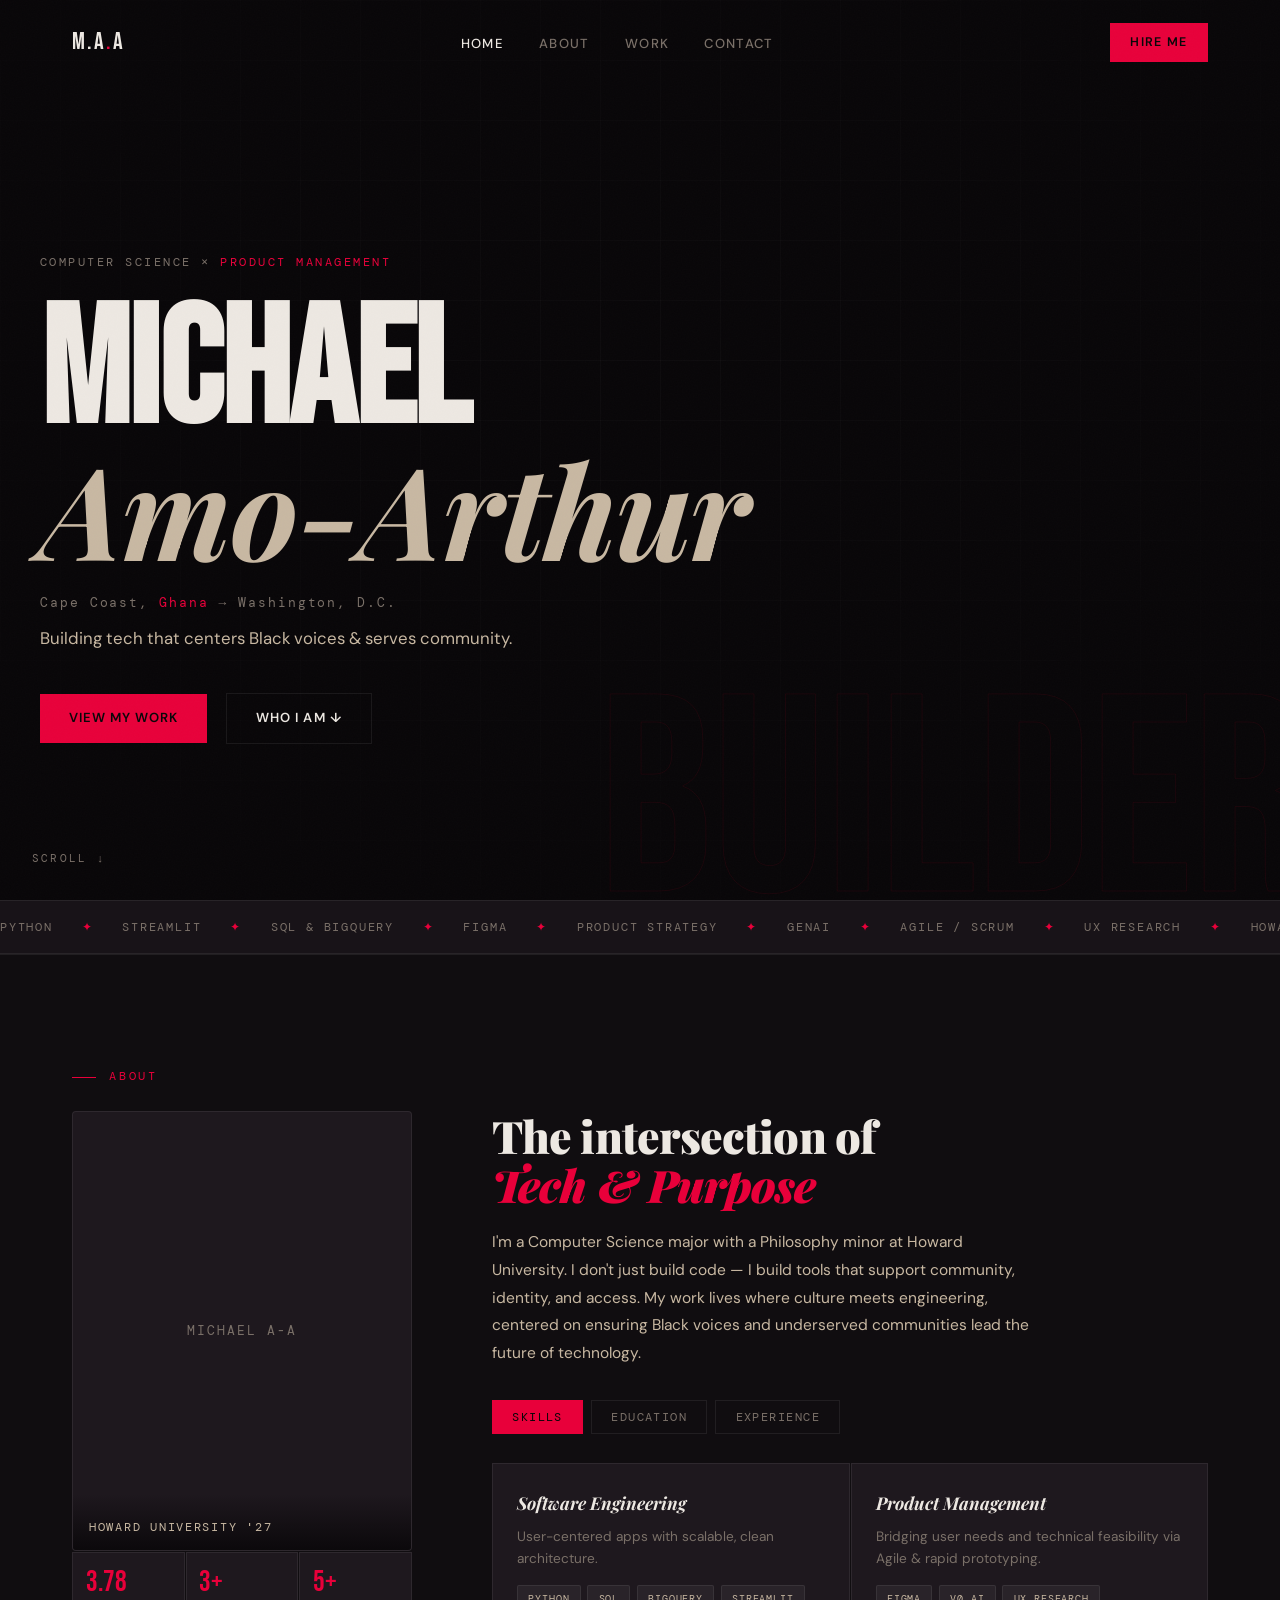
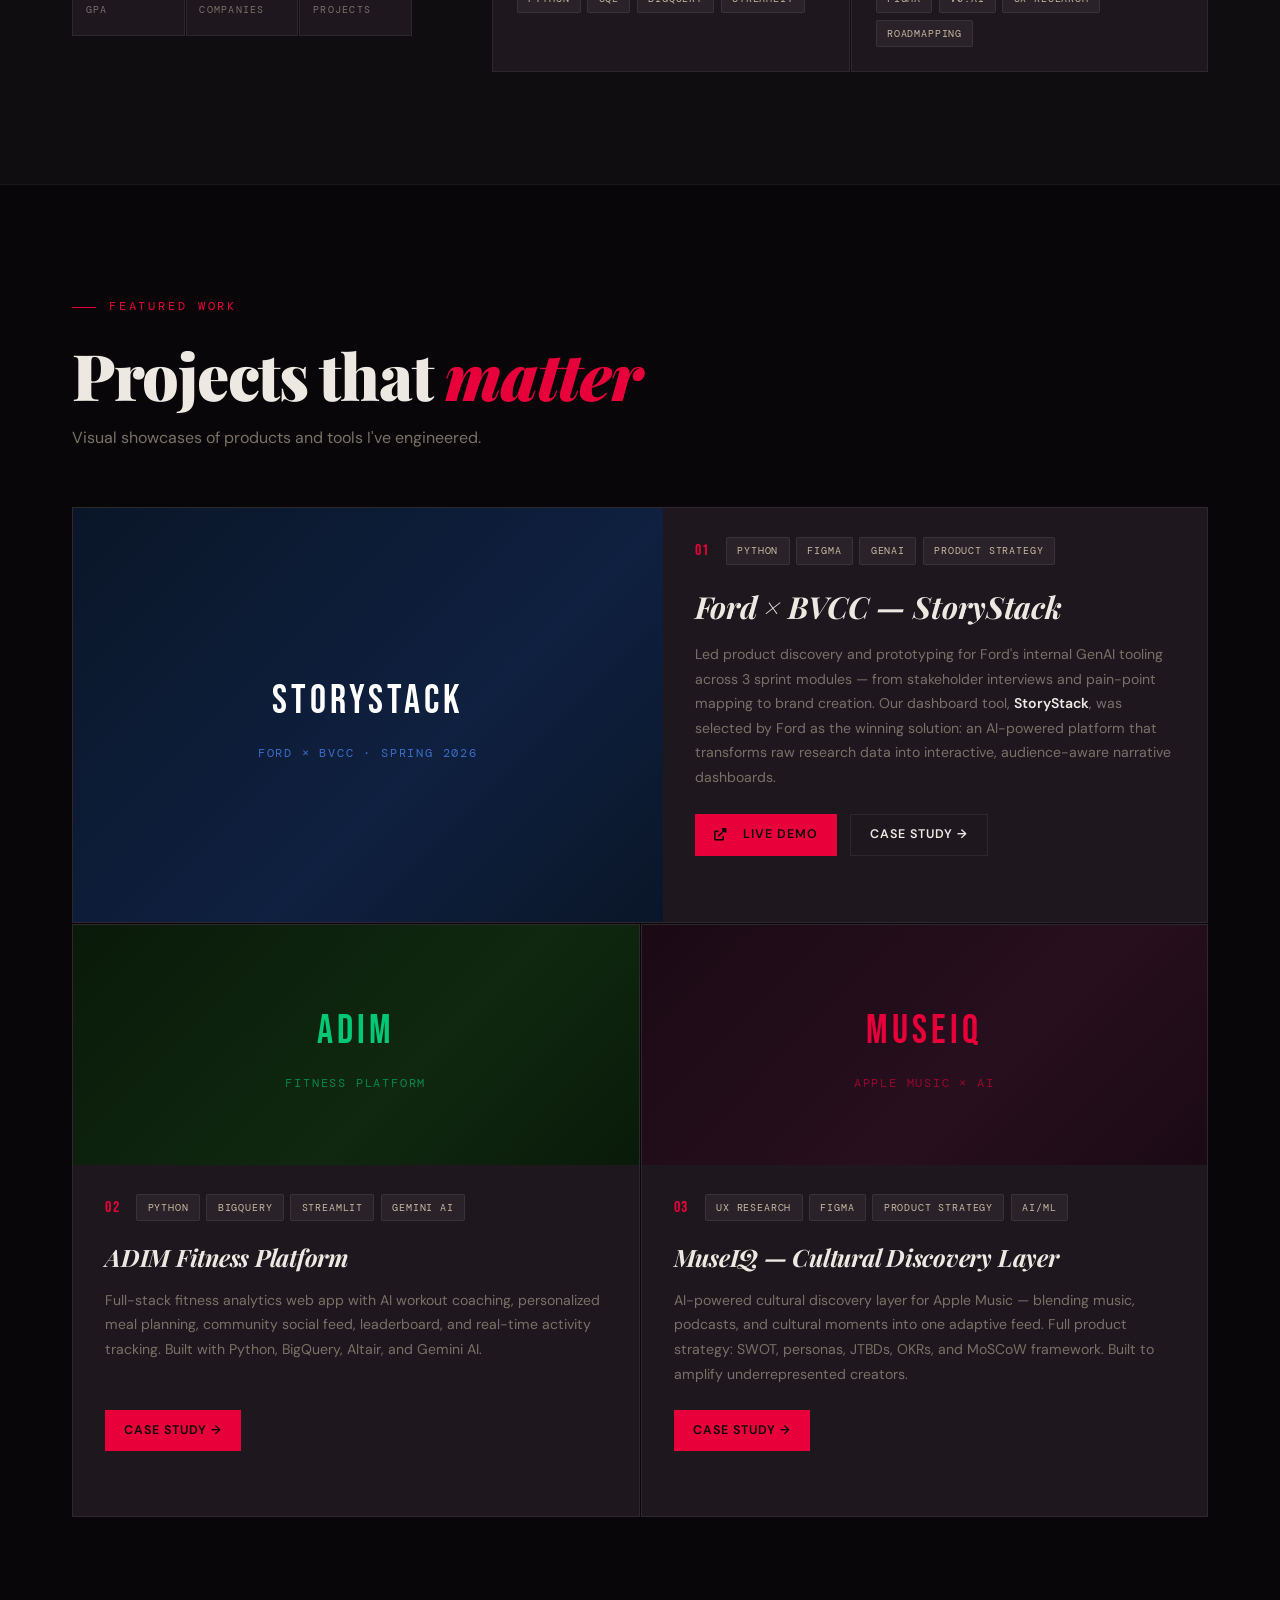
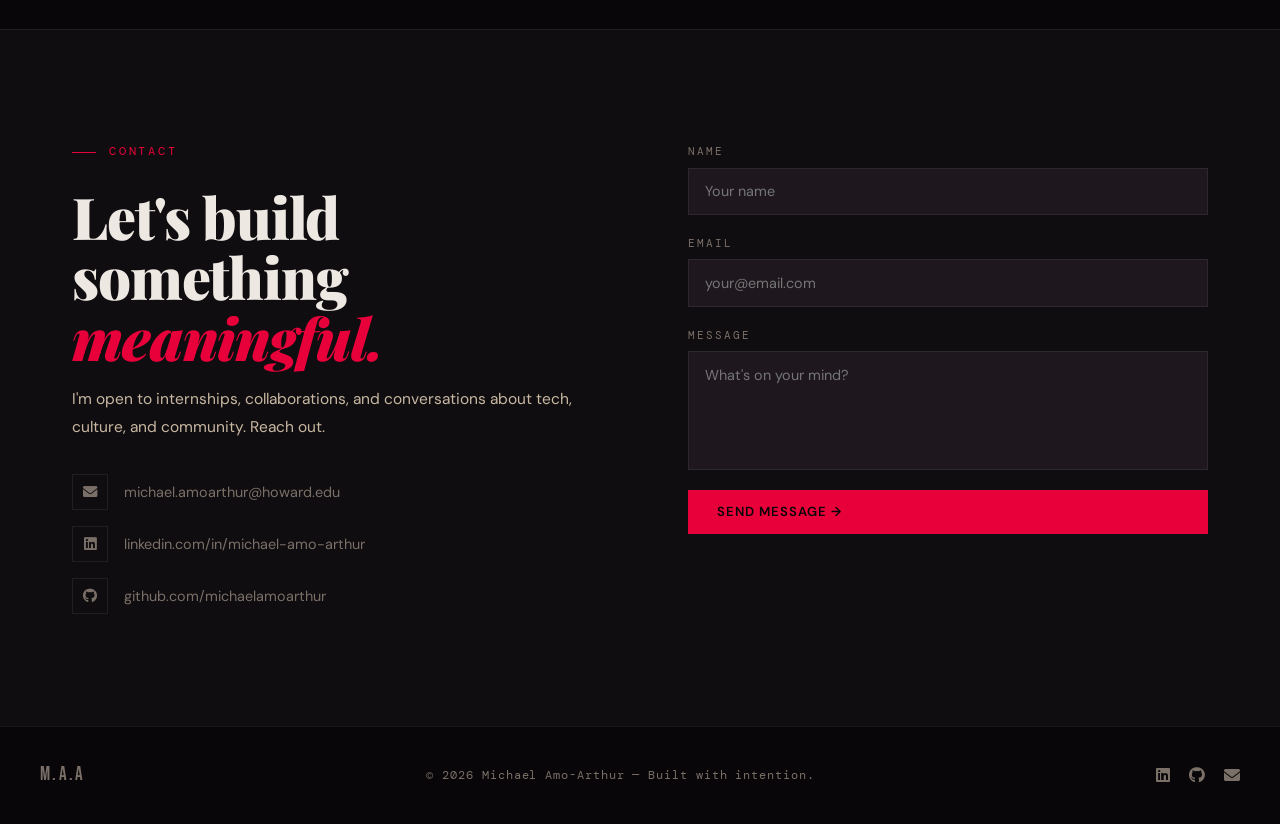
==== index.html @ cc54bcbc "uploaded website files Uploaded all the files needed for my personal portfolio." ====
<!DOCTYPE html>
<html lang="en">
<head>
  <meta charset="UTF-8">
  <meta name="viewport" content="width=device-width, initial-scale=1.0">
  <title>Michael Amo-Arthur | CS × Product</title>
  <link rel="preconnect" href="https://fonts.googleapis.com">
  <link href="https://fonts.googleapis.com/css2?family=Playfair+Display:ital,wght@0,700;0,900;1,700;1,900&family=Bebas+Neue&family=DM+Sans:wght@300;400;500&family=DM+Mono:wght@300;400&display=swap" rel="stylesheet">
  <link rel="stylesheet" href="https://cdnjs.cloudflare.com/ajax/libs/font-awesome/6.0.0/css/all.min.css">
  <link rel="stylesheet" href="style.css">
</head>
<body>

  <div class="grain"></div>

  <!-- NAV -->
  <nav id="navbar">
    <div class="nav-inner">
      <a href="#home" class="nav-logo">M.A<span class="dot">.</span>A</a>
      <ul class="nav-links">
        <li><a href="#home">Home</a></li>
        <li><a href="#about">About</a></li>
        <li><a href="#projects">Work</a></li>
        <li><a href="#contact">Contact</a></li>
      </ul>
      <a href="mailto:michael.amoarthur@howard.edu" class="nav-cta">Hire Me</a>
      <button class="hamburger" id="hamburger" aria-label="Menu">
        <span></span><span></span><span></span>
      </button>
    </div>
    <div class="mobile-menu" id="mobileMenu">
      <a href="#home" onclick="closeMobile()">Home</a>
      <a href="#about" onclick="closeMobile()">About</a>
      <a href="#projects" onclick="closeMobile()">Work</a>
      <a href="#contact" onclick="closeMobile()">Contact</a>
    </div>
  </nav>

  <!-- HERO -->
  <section id="home" class="hero">
    <div class="hero-bg-grid"></div>
    <div class="hero-inner">
      <div class="hero-tag reveal">Computer Science × <span class="red">Product Management</span></div>
      <h1 class="hero-name reveal">
        <span class="name-line">Michael</span>
        <span class="name-line italic">Amo-Arthur</span>
      </h1>
      <p class="hero-origin reveal">Cape Coast, <span class="red">Ghana</span> → Washington, D.C.</p>
      <p class="hero-sub reveal">Building tech that centers Black voices &amp; serves community.</p>
      <div class="hero-actions reveal">
        <a href="#projects" class="btn-primary">View My Work</a>
        <a href="#about" class="btn-ghost">Who I Am ↓</a>
      </div>
    </div>
    <div class="hero-scroll-label">Scroll ↓</div>
    <div class="hero-deco" aria-hidden="true">BUILDER</div>
  </section>

  <!-- MARQUEE -->
  <div class="marquee-bar">
    <div class="marquee-track">
      <span>Python</span><span class="dot-sep">✦</span>
      <span>Streamlit</span><span class="dot-sep">✦</span>
      <span>SQL &amp; BigQuery</span><span class="dot-sep">✦</span>
      <span>Figma</span><span class="dot-sep">✦</span>
      <span>Product Strategy</span><span class="dot-sep">✦</span>
      <span>GenAI</span><span class="dot-sep">✦</span>
      <span>Agile / Scrum</span><span class="dot-sep">✦</span>
      <span>UX Research</span><span class="dot-sep">✦</span>
      <span>Howard University</span><span class="dot-sep">✦</span>
      <span>AWS</span><span class="dot-sep">✦</span>
      <span>Python</span><span class="dot-sep">✦</span>
      <span>Streamlit</span><span class="dot-sep">✦</span>
      <span>SQL &amp; BigQuery</span><span class="dot-sep">✦</span>
      <span>Figma</span><span class="dot-sep">✦</span>
      <span>Product Strategy</span><span class="dot-sep">✦</span>
      <span>GenAI</span><span class="dot-sep">✦</span>
      <span>Agile / Scrum</span><span class="dot-sep">✦</span>
      <span>UX Research</span><span class="dot-sep">✦</span>
      <span>Howard University</span><span class="dot-sep">✦</span>
      <span>AWS</span><span class="dot-sep">✦</span>
    </div>
  </div>

  <!-- ABOUT -->
  <section id="about">
    <div class="section-container">
      <div class="section-eyebrow reveal">About</div>
      <div class="about-grid">
        <div class="about-photo-col reveal">
          <div class="photo-frame">
            <img src="/Users/mikeyamo-arthur/Web_images/IMG_3256.JPG" alt="Michael Amo-Arthur" class="profile-img"
                 onerror="this.style.display='none'; this.parentElement.classList.add('photo-placeholder')">
            <div class="photo-caption">Howard University '27</div>
          </div>
          <div class="stat-row">
            <div class="stat"><span class="stat-num red">3.78</span><span class="stat-label">GPA</span></div>
            <div class="stat"><span class="stat-num red">3+</span><span class="stat-label">Companies</span></div>
            <div class="stat"><span class="stat-num red">5+</span><span class="stat-label">Projects</span></div>
          </div>
        </div>

        <div class="about-text-col">
          <h2 class="about-heading reveal">The intersection of<br><em class="red">Tech &amp; Purpose</em></h2>
          <p class="about-body reveal">I'm a Computer Science major with a Philosophy minor at Howard University. I don't just build code — I build tools that support community, identity, and access. My work lives where culture meets engineering, centered on ensuring Black voices and underserved communities lead the future of technology.</p>

          <div class="tabs reveal">
            <button class="tab-btn active" data-tab="skills">Skills</button>
            <button class="tab-btn" data-tab="education">Education</button>
            <button class="tab-btn" data-tab="experience">Experience</button>
          </div>

          <div class="tab-panel active" id="tab-skills">
            <div class="skill-cards">
              <div class="skill-card">
                <h4>Software Engineering</h4>
                <p>User-centered apps with scalable, clean architecture.</p>
                <div class="pill-row">
                  <span class="pill">Python</span><span class="pill">SQL</span>
                  <span class="pill">BigQuery</span><span class="pill">Streamlit</span>
                </div>
              </div>
              <div class="skill-card">
                <h4>Product Management</h4>
                <p>Bridging user needs and technical feasibility via Agile &amp; rapid prototyping.</p>
                <div class="pill-row">
                  <span class="pill">Figma</span><span class="pill">v0.ai</span>
                  <span class="pill">UX Research</span><span class="pill">Roadmapping</span>
                </div>
              </div>
            </div>
          </div>

          <div class="tab-panel" id="tab-education">
            <div class="edu-card">
              <div class="edu-logo">HU</div>
              <div>
                <h4>Howard University</h4>
                <p class="red-sm">B.S. Computer Science, Philosophy Minor &nbsp;·&nbsp; 2023–2027</p>
                <p>GPA: 3.78 &nbsp;|&nbsp; Certifications: Product Management (BVCC), AWS in Training</p>
              </div>
            </div>
          </div>

          <div class="tab-panel" id="tab-experience">
            <div class="timeline">
              <div class="tl-item">
                <div class="tl-dot"></div>
                <div class="tl-content">
                  <h4>Product / Project Manager</h4>
                  <span class="tl-company">Ford Motor Company</span>
                  <span class="tl-date">Jan 2026 – Present</span>
                </div>
              </div>
              <div class="tl-item">
                <div class="tl-dot"></div>
                <div class="tl-content">
                  <h4>Tech Fellow</h4>
                  <span class="tl-company">CodePath</span>
                  <span class="tl-date">Jan 2026 – Present</span>
                </div>
              </div>
              <div class="tl-item">
                <div class="tl-dot"></div>
                <div class="tl-content">
                  <h4>Google Tech Exchange Scholar</h4>
                  <span class="tl-company">Google</span>
                  <span class="tl-date">Jan 2025 – May 2025</span>
                </div>
              </div>
            </div>
          </div>
        </div>
      </div>
    </div>
  </section>

  <!-- PROJECTS -->
  <section id="projects">
    <div class="section-container">
      <div class="section-eyebrow reveal">Featured Work</div>
      <h2 class="section-title reveal">Projects that <em class="red">matter</em></h2>
      <p class="section-sub reveal">Visual showcases of products and tools I've engineered.</p>

      <div class="projects-grid">

        <!-- FORD FEATURED -->
        <div class="project-card featured reveal">
          <div class="project-media">
            <video src="/Users/mikeyamo-arthur/Web_images/Screen Recording 2026-02-20 at 10.57.38 AM.mov" muted loop playsinline onerror="this.style.display='none'"></video>
            <div class="project-media-fallback ford-fallback">
              <div class="fallback-inner">
                <span class="fallback-logo">StoryStack</span>
                <span class="fallback-sub">Ford × BVCC · Spring 2026</span>
              </div>
            </div>
          </div>
          <div class="project-info">
            <div class="project-meta">
              <span class="project-num">01</span>
              <div class="pill-row">
                <span class="pill">Python</span>
                <span class="pill">Figma</span>
                <span class="pill">GenAI</span>
                <span class="pill">Product Strategy</span>
              </div>
            </div>
            <h3 class="project-title">Ford × BVCC — StoryStack</h3>
            <p class="project-desc">Led product discovery and prototyping for Ford's internal GenAI tooling across 3 sprint modules — from stakeholder interviews and pain-point mapping to brand creation. Our dashboard tool, <strong>StoryStack</strong>, was selected by Ford as the winning solution: an AI-powered platform that transforms raw research data into interactive, audience-aware narrative dashboards.</p>
            <div class="project-links">
              <a href="https://storystack.base44.app" target="_blank" rel="noopener" class="btn-primary sm">
                <i class="fas fa-external-link-alt"></i>&nbsp; Live Demo
              </a>
              <a href="fordcasestudy.html" class="btn-ghost sm">Case Study →</a>
            </div>
          </div>
        </div>

        <!-- FITNESS -->
        <div class="project-card reveal">
          <div class="project-media">
            <video src="/Users/mikeyamo-arthur/Web_images/ScreenRecording_02-24-2026 21-38-55_1.MP4" muted loop playsinline onerror="this.style.display='none'"></video>
            <div class="project-media-fallback fitness-fallback">
              <div class="fallback-inner">
                <span class="fallback-logo">ADIM</span>
                <span class="fallback-sub">Fitness Platform</span>
              </div>
            </div>
          </div>
          <div class="project-info">
            <div class="project-meta">
              <span class="project-num">02</span>
              <div class="pill-row">
                <span class="pill">Python</span>
                <span class="pill">BigQuery</span>
                <span class="pill">Streamlit</span>
                <span class="pill">Gemini AI</span>
              </div>
            </div>
            <h3 class="project-title">ADIM Fitness Platform</h3>
            <p class="project-desc">Full-stack fitness analytics web app with AI workout coaching, personalized meal planning, community social feed, leaderboard, and real-time activity tracking. Built with Python, BigQuery, Altair, and Gemini AI.</p>
            <div class="project-links">
              <a href="fitnessapp.html" class="btn-primary sm">Case Study →</a>
            </div>
          </div>
        </div>

        <!-- MUSEIQ -->
        <div class="project-card reveal">
          <div class="project-media">
            <video src="/Users/mikeyamo-arthur/Web_images/ScreenRecording_02-24-2026 16-05-14_1.MP4" muted loop playsinline onerror="this.style.display='none'"></video>
            <div class="project-media-fallback museiq-fallback">
              <div class="fallback-inner">
                <span class="fallback-logo">MuseIQ</span>
                <span class="fallback-sub">Apple Music × AI</span>
              </div>
            </div>
          </div>
          <div class="project-info">
            <div class="project-meta">
              <span class="project-num">03</span>
              <div class="pill-row">
                <span class="pill">UX Research</span>
                <span class="pill">Figma</span>
                <span class="pill">Product Strategy</span>
                <span class="pill">AI/ML</span>
              </div>
            </div>
            <h3 class="project-title">MuseIQ — Cultural Discovery Layer</h3>
            <p class="project-desc">AI-powered cultural discovery layer for Apple Music — blending music, podcasts, and cultural moments into one adaptive feed. Full product strategy: SWOT, personas, JTBDs, OKRs, and MoSCoW framework. Built to amplify underrepresented creators.</p>
            <div class="project-links">
              <a href="museiq.html" class="btn-primary sm">Case Study →</a>
            </div>
          </div>
        </div>

      </div>
    </div>
  </section>

  <!-- CONTACT -->
  <section id="contact">
    <div class="section-container contact-inner">
      <div class="contact-left reveal">
        <div class="section-eyebrow">Contact</div>
        <h2 class="contact-heading">Let's build<br>something <em class="red">meaningful.</em></h2>
        <p class="about-body">I'm open to internships, collaborations, and conversations about tech, culture, and community. Reach out.</p>
        <div class="contact-details">
          <a href="mailto:michael.amoarthur@howard.edu" class="contact-row">
            <span class="contact-icon"><i class="fas fa-envelope"></i></span>
            <span>michael.amoarthur@howard.edu</span>
          </a>
          <a href="https://www.linkedin.com/in/michael-amo-arthur-888598287/" target="_blank" rel="noopener" class="contact-row">
            <span class="contact-icon"><i class="fab fa-linkedin"></i></span>
            <span>linkedin.com/in/michael-amo-arthur</span>
          </a>
          <a href="https://github.com/michaelamoarthur" target="_blank" rel="noopener" class="contact-row">
            <span class="contact-icon"><i class="fab fa-github"></i></span>
            <span>github.com/michaelamoarthur</span>
          </a>
        </div>
      </div>
      <form class="contact-form reveal" onsubmit="handleFormSubmit(event)">
        <div class="form-group">
          <label>Name</label>
          <input type="text" placeholder="Your name" required>
        </div>
        <div class="form-group">
          <label>Email</label>
          <input type="email" placeholder="your@email.com" required>
        </div>
        <div class="form-group">
          <label>Message</label>
          <textarea placeholder="What's on your mind?" rows="5" required></textarea>
        </div>
        <button type="submit" class="btn-primary" id="formSubmitBtn">Send Message →</button>
        <p class="form-success" id="formSuccess">Message sent! I'll be in touch.</p>
      </form>
    </div>
  </section>

  <footer>
    <div class="footer-inner">
      <span class="footer-logo">M.A.A</span>
      <span class="footer-copy">© 2026 Michael Amo-Arthur — Built with intention.</span>
      <div class="footer-socials">
        <a href="https://www.linkedin.com/in/michael-amo-arthur-888598287/" target="_blank" rel="noopener" title="LinkedIn"><i class="fab fa-linkedin"></i></a>
        <a href="https://github.com/michaelamoarthur29" target="_blank" rel="noopener" title="GitHub"><i class="fab fa-github"></i></a>
        <a href="mailto:michaelamoarthur@gmail.com" title="Email"><i class="fas fa-envelope"></i></a>
      </div>
    </div>
  </footer>

  <script src="script.js"></script>
</body>
</html>
---- style.css ----
/* =============================================
   MICHAEL AMO-ARTHUR — PORTFOLIO CSS
   Aesthetic: Afrofuturist Editorial
   ============================================= */

*, *::before, *::after { box-sizing: border-box; margin: 0; padding: 0; }

:root {
  --black:   #080608;
  --deep:    #100d10;
  --surface: #181318;
  --card:    #1e181e;
  --border:  rgba(255,255,255,0.07);
  --red:     #e8003a;
  --red-dim: rgba(232,0,58,0.12);
  --warm:    #c8b8a2;
  --text:    #ede8e2;
  --muted:   #7a7068;
  --serif:   'Playfair Display', Georgia, serif;
  --display: 'Bebas Neue', 'Impact', sans-serif;
  --body:    'DM Sans', system-ui, sans-serif;
  --mono:    'DM Mono', monospace;
}

html { scroll-behavior: smooth; }

body {
  background: var(--black);
  color: var(--text);
  font-family: var(--body);
  font-size: 16px;
  line-height: 1.7;
  overflow-x: hidden;
}

.grain {
  position: fixed; inset: 0; z-index: 9999; pointer-events: none;
  background-image: url("data:image/svg+xml,%3Csvg xmlns='http://www.w3.org/2000/svg' width='300' height='300'%3E%3Cfilter id='n'%3E%3CfeTurbulence type='fractalNoise' baseFrequency='0.75' numOctaves='4' stitchTiles='stitch'/%3E%3C/filter%3E%3Crect width='300' height='300' filter='url(%23n)' opacity='0.04'/%3E%3C/svg%3E");
  opacity: 0.55;
}

.red    { color: var(--red); }
.red-sm { color: var(--red); font-size: .85rem; font-weight: 500; }

/* ── NAV ── */
#navbar { position: fixed; top: 0; left: 0; right: 0; z-index: 1000; transition: background .3s, border-color .3s; }
#navbar.scrolled { background: rgba(8,6,8,0.92); backdrop-filter: blur(14px); border-bottom: 1px solid var(--border); }
.nav-inner { max-width: 1200px; margin: 0 auto; padding: 1.4rem 2rem; display: flex; align-items: center; justify-content: space-between; gap: 2rem; }
.nav-logo { font-family: var(--display); font-size: 1.5rem; letter-spacing: .08em; color: var(--text); text-decoration: none; }
.nav-logo .dot { color: var(--red); }
.nav-links { display: flex; list-style: none; gap: 2.2rem; }
.nav-links a { font-size: .82rem; font-weight: 500; letter-spacing: .1em; text-transform: uppercase; color: var(--muted); text-decoration: none; position: relative; transition: color .2s; }
.nav-links a::after { content: ''; position: absolute; bottom: -4px; left: 0; width: 0; height: 1px; background: var(--red); transition: width .3s; }
.nav-links a:hover { color: var(--text); }
.nav-links a:hover::after { width: 100%; }
.nav-cta { font-size: .78rem; font-weight: 600; letter-spacing: .1em; text-transform: uppercase; color: var(--black); background: var(--red); padding: .55rem 1.3rem; text-decoration: none; transition: opacity .2s, transform .2s; }
.nav-cta:hover { opacity: .85; transform: translateY(-1px); }

.hamburger { display: none; flex-direction: column; gap: 5px; background: none; border: none; cursor: pointer; padding: 4px; }
.hamburger span { width: 24px; height: 2px; background: var(--text); display: block; transition: .3s; }
.hamburger.open span:nth-child(1) { transform: rotate(45deg) translate(5px,5px); }
.hamburger.open span:nth-child(2) { opacity: 0; }
.hamburger.open span:nth-child(3) { transform: rotate(-45deg) translate(5px,-5px); }

.mobile-menu { display: none; flex-direction: column; background: rgba(8,6,8,0.97); backdrop-filter: blur(14px); border-top: 1px solid var(--border); padding: .5rem 0 1rem; }
.mobile-menu.open { display: flex; }
.mobile-menu a { padding: .9rem 2rem; color: var(--text); text-decoration: none; font-size: .9rem; font-weight: 500; letter-spacing: .08em; text-transform: uppercase; border-bottom: 1px solid var(--border); transition: color .2s, padding-left .2s; }
.mobile-menu a:hover { color: var(--red); padding-left: 2.5rem; }

/* ── HERO ── */
.hero { position: relative; min-height: 100vh; display: flex; align-items: center; padding: 0 2rem; overflow: hidden; background: var(--black); }
.hero-bg-grid { position: absolute; inset: 0; background-image: linear-gradient(to right, rgba(255,255,255,0.025) 1px, transparent 1px), linear-gradient(to bottom, rgba(255,255,255,0.025) 1px, transparent 1px); background-size: 60px 60px; mask-image: radial-gradient(ellipse 80% 80% at 50% 40%, black, transparent); }
.hero-inner { position: relative; z-index: 2; max-width: 1200px; margin: 0 auto; width: 100%; padding-top: 6rem; }
.hero-tag { font-family: var(--mono); font-size: .78rem; letter-spacing: .2em; text-transform: uppercase; color: var(--muted); margin-bottom: 1.5rem; opacity: 0; animation: fadeUp .8s .2s forwards; }
.hero-name { font-family: var(--display); font-size: clamp(5rem, 13vw, 12rem); line-height: .92; letter-spacing: -.01em; display: flex; flex-direction: column; opacity: 0; animation: fadeUp .9s .35s forwards; }
.hero-name .italic { font-family: var(--serif); font-style: italic; font-weight: 700; color: var(--warm); font-size: clamp(4rem, 10vw, 9rem); }
.hero-origin { font-family: var(--mono); font-size: .8rem; color: var(--muted); letter-spacing: .15em; margin-top: 1.5rem; opacity: 0; animation: fadeUp .8s .5s forwards; }
.hero-sub { font-size: 1.05rem; color: var(--warm); max-width: 480px; margin-top: .7rem; line-height: 1.65; opacity: 0; animation: fadeUp .8s .6s forwards; }
.hero-actions { display: flex; gap: 1.2rem; align-items: center; margin-top: 2.5rem; flex-wrap: wrap; opacity: 0; animation: fadeUp .8s .75s forwards; }
.hero-scroll-label { position: absolute; bottom: 2rem; left: 2rem; font-family: var(--mono); font-size: .7rem; color: var(--muted); letter-spacing: .2em; text-transform: uppercase; animation: pulse 2s infinite; z-index: 2; }
.hero-deco { position: absolute; right: -2vw; bottom: -3rem; font-family: var(--display); font-size: clamp(8rem, 22vw, 22rem); color: transparent; -webkit-text-stroke: 1px rgba(232,0,58,0.08); user-select: none; z-index: 1; pointer-events: none; line-height: 1; opacity: 0; animation: fadeIn 1.5s .8s forwards; }

/* ── MARQUEE ── */
.marquee-bar { overflow: hidden; background: var(--surface); border-top: 1px solid var(--border); border-bottom: 1px solid var(--border); padding: 1rem 0; }
.marquee-track { display: flex; align-items: center; gap: 1.8rem; width: max-content; animation: marquee 28s linear infinite; font-family: var(--mono); font-size: .75rem; letter-spacing: .15em; text-transform: uppercase; color: var(--muted); }
.marquee-track span { white-space: nowrap; }
.dot-sep { color: var(--red); }
@keyframes marquee { to { transform: translateX(-50%); } }

/* ── SHARED SECTIONS ── */
.section-container { max-width: 1200px; margin: 0 auto; padding: 7rem 2rem; }
.section-eyebrow { font-family: var(--mono); font-size: .72rem; letter-spacing: .25em; text-transform: uppercase; color: var(--red); display: flex; align-items: center; gap: .8rem; margin-bottom: 1.5rem; }
.section-eyebrow::before { content: ''; display: inline-block; width: 24px; height: 1px; background: var(--red); }
.section-title { font-family: var(--serif); font-size: clamp(2.5rem, 5vw, 4rem); font-weight: 900; letter-spacing: -.02em; line-height: 1.05; margin-bottom: 1rem; }
.section-sub { font-size: 1rem; color: var(--muted); max-width: 500px; margin-bottom: 3.5rem; }

/* ── ABOUT ── */
#about { background: var(--deep); border-top: 1px solid var(--border); }
.about-grid { display: grid; grid-template-columns: 340px 1fr; gap: 5rem; align-items: start; }
.photo-frame { position: relative; border-radius: 4px; overflow: hidden; }
.profile-img { width: 100%; height: 440px; object-fit: cover; object-position: top; display: block; filter: grayscale(15%) contrast(1.05); }
.photo-frame.photo-placeholder { background: var(--card); border: 1px solid var(--border); height: 440px; display: flex; align-items: center; justify-content: center; color: var(--muted); font-family: var(--mono); font-size: .8rem; letter-spacing: .15em; }
.photo-frame.photo-placeholder::after { content: 'MICHAEL A-A'; }
.photo-caption { position: absolute; bottom: 0; left: 0; right: 0; background: linear-gradient(transparent, rgba(8,6,8,.85)); font-family: var(--mono); font-size: .72rem; color: var(--warm); letter-spacing: .15em; text-transform: uppercase; padding: 1.5rem 1rem .8rem; }
.stat-row { display: grid; grid-template-columns: repeat(3, 1fr); gap: 1px; margin-top: 1px; }
.stat { background: var(--card); border: 1px solid var(--border); padding: 1rem .8rem; display: flex; flex-direction: column; gap: .2rem; }
.stat-num { font-family: var(--display); font-size: 1.8rem; line-height: 1; }
.stat-label { font-family: var(--mono); font-size: .65rem; color: var(--muted); letter-spacing: .12em; text-transform: uppercase; }
.about-heading { font-family: var(--serif); font-size: clamp(2rem, 3.5vw, 3rem); font-weight: 900; line-height: 1.1; letter-spacing: -.02em; margin-bottom: 1.2rem; }
.about-body { font-size: .97rem; color: var(--warm); line-height: 1.8; max-width: 540px; margin-bottom: 2rem; }

/* TABS */
.tabs { display: flex; gap: .5rem; margin-bottom: 1.8rem; flex-wrap: wrap; }
.tab-btn { font-family: var(--mono); font-size: .75rem; letter-spacing: .12em; text-transform: uppercase; color: var(--muted); background: none; border: 1px solid var(--border); padding: .5rem 1.2rem; cursor: pointer; transition: all .2s; }
.tab-btn:hover { color: var(--text); border-color: rgba(255,255,255,0.2); }
.tab-btn.active { color: var(--black); background: var(--red); border-color: var(--red); }
.tab-panel { display: none; }
.tab-panel.active { display: block; }

.skill-cards { display: grid; grid-template-columns: 1fr 1fr; gap: 1px; }
.skill-card { background: var(--card); border: 1px solid var(--border); padding: 1.5rem; }
.skill-card h4 { font-family: var(--serif); font-size: 1.1rem; font-style: italic; margin-bottom: .5rem; }
.skill-card p { font-size: .85rem; color: var(--muted); margin-bottom: 1rem; line-height: 1.6; }

.pill-row { display: flex; flex-wrap: wrap; gap: .4rem; }
.pill { font-family: var(--mono); font-size: .65rem; letter-spacing: .08em; text-transform: uppercase; background: rgba(255,255,255,0.05); border: 1px solid var(--border); color: var(--warm); padding: .25rem .65rem; border-radius: 2px; }

.edu-card { background: var(--card); border: 1px solid var(--border); padding: 1.8rem; display: flex; gap: 1.5rem; align-items: flex-start; }
.edu-logo { width: 52px; height: 52px; background: var(--red); color: var(--black); font-family: var(--display); font-size: 1.2rem; display: flex; align-items: center; justify-content: center; flex-shrink: 0; letter-spacing: .05em; }
.edu-card h4 { font-family: var(--serif); font-size: 1.2rem; font-style: italic; margin-bottom: .4rem; }
.edu-card p { font-size: .88rem; color: var(--muted); line-height: 1.6; }

.timeline { display: flex; flex-direction: column; }
.tl-item { display: flex; gap: 1.2rem; align-items: flex-start; padding: 1.2rem 0; border-bottom: 1px solid var(--border); }
.tl-dot { width: 10px; height: 10px; background: var(--red); border-radius: 50%; flex-shrink: 0; margin-top: .35rem; box-shadow: 0 0 0 3px rgba(232,0,58,.15); }
.tl-content { display: flex; flex-direction: column; gap: .2rem; }
.tl-content h4 { font-size: .97rem; font-weight: 600; }
.tl-company { font-family: var(--mono); font-size: .75rem; color: var(--red); letter-spacing: .08em; }
.tl-date { font-family: var(--mono); font-size: .72rem; color: var(--muted); letter-spacing: .08em; }

/* ── PROJECTS ── */
#projects { background: var(--black); border-top: 1px solid var(--border); }
.projects-grid { display: grid; grid-template-columns: repeat(2, 1fr); gap: 1px; }
.project-card { background: var(--card); border: 1px solid var(--border); overflow: hidden; display: flex; flex-direction: column; transition: transform .3s, box-shadow .3s; position: relative; }
.project-card:hover { transform: translateY(-4px); box-shadow: 0 20px 60px rgba(0,0,0,0.6); z-index: 2; }
.project-card.featured { grid-column: span 2; flex-direction: row; }

.project-media { position: relative; overflow: hidden; background: var(--surface); }
.project-card:not(.featured) .project-media { height: 240px; }
.project-card.featured .project-media { width: 52%; flex-shrink: 0; min-height: 360px; }

.project-media video { width: 100%; height: 100%; object-fit: cover; display: block; transition: transform .4s; }
.project-card:hover .project-media video { transform: scale(1.04); }

/* Fallback visuals shown when video path is local / unavailable */
.project-media-fallback {
  position: absolute; inset: 0;
  display: flex; align-items: center; justify-content: center;
}
.fallback-inner { display: flex; flex-direction: column; align-items: center; gap: .5rem; }
.fallback-logo { font-family: var(--display); font-size: 2.5rem; letter-spacing: .1em; }
.fallback-sub { font-family: var(--mono); font-size: .75rem; letter-spacing: .15em; text-transform: uppercase; }

/* Per-project fallback color schemes */
.ford-fallback    { background: linear-gradient(135deg, #0a1628 0%, #0f2040 60%, #0a1628 100%); color: #4e8fff; }
.ford-fallback .fallback-logo { color: #fff; }
.ford-fallback .fallback-sub  { color: rgba(78,143,255,0.7); }

.fitness-fallback { background: linear-gradient(135deg, #0a1a0a 0%, #0f280f 60%, #0a1a0a 100%); }
.fitness-fallback .fallback-logo { color: #00c875; }
.fitness-fallback .fallback-sub  { color: rgba(0,200,117,0.6); }

.museiq-fallback  { background: linear-gradient(135deg, #1a0a14 0%, #280f1e 60%, #1a0a14 100%); }
.museiq-fallback .fallback-logo { color: var(--red); }
.museiq-fallback .fallback-sub  { color: rgba(232,0,58,0.6); }

/* When video IS present, hide the fallback */
.project-media video + .project-media-fallback { display: none; }
/* Show fallback if video hidden via onerror */
.project-media video[style*="display: none"] + .project-media-fallback,
.project-media video[style*="display:none"] + .project-media-fallback { display: flex; }

.project-info { padding: 1.8rem 2rem 2rem; display: flex; flex-direction: column; flex: 1; }
.project-meta { display: flex; align-items: center; gap: 1rem; margin-bottom: 1rem; flex-wrap: wrap; }
.project-num { font-family: var(--display); font-size: 1rem; color: var(--red); letter-spacing: .1em; }
.project-title { font-family: var(--serif); font-size: 1.5rem; font-weight: 700; font-style: italic; margin-bottom: .6rem; letter-spacing: -.01em; transition: color .2s; }
.project-card.featured .project-title { font-size: 1.9rem; }
.project-card:hover .project-title { color: var(--red); }
.project-desc { font-size: .88rem; color: var(--muted); line-height: 1.75; flex: 1; margin-bottom: 1.5rem; }
.project-desc strong { color: var(--text); font-weight: 600; }
.project-links { display: flex; gap: .8rem; flex-wrap: wrap; }

/* ── BUTTONS ── */
.btn-primary { display: inline-flex; align-items: center; gap: .5rem; font-family: var(--body); font-size: .82rem; font-weight: 600; letter-spacing: .08em; text-transform: uppercase; color: var(--black); background: var(--red); padding: .85rem 1.8rem; text-decoration: none; border: none; cursor: pointer; transition: opacity .2s, transform .2s; }
.btn-primary:hover { opacity: .88; transform: translateY(-2px); }
.btn-primary.sm { padding: .6rem 1.2rem; font-size: .78rem; }
.btn-ghost { display: inline-flex; align-items: center; gap: .4rem; font-size: .82rem; font-weight: 600; letter-spacing: .08em; text-transform: uppercase; color: var(--text); background: none; border: 1px solid var(--border); padding: .85rem 1.8rem; text-decoration: none; cursor: pointer; transition: border-color .2s, color .2s; }
.btn-ghost:hover { border-color: var(--red); color: var(--red); }
.btn-ghost.sm { padding: .6rem 1.2rem; font-size: .78rem; }

/* ── CONTACT ── */
#contact { background: var(--deep); border-top: 1px solid var(--border); }
.contact-inner { display: grid; grid-template-columns: 1fr 1fr; gap: 6rem; align-items: start; }
.contact-heading { font-family: var(--serif); font-size: clamp(2.5rem, 4.5vw, 3.8rem); font-weight: 900; line-height: 1.05; letter-spacing: -.02em; margin-bottom: 1.2rem; }
.contact-details { display: flex; flex-direction: column; gap: 1rem; margin-top: 2rem; }
.contact-row { display: flex; align-items: center; gap: 1rem; text-decoration: none; color: var(--muted); font-size: .9rem; transition: color .2s, padding-left .2s; }
.contact-row:hover { color: var(--text); padding-left: .5rem; }
.contact-icon { width: 36px; height: 36px; border: 1px solid var(--border); display: flex; align-items: center; justify-content: center; font-size: .9rem; flex-shrink: 0; transition: background .2s, border-color .2s; }
.contact-row:hover .contact-icon { background: var(--red-dim); border-color: var(--red); color: var(--red); }

.contact-form { display: flex; flex-direction: column; gap: 1.2rem; }
.form-group { display: flex; flex-direction: column; gap: .4rem; }
.form-group label { font-family: var(--mono); font-size: .7rem; color: var(--muted); letter-spacing: .18em; text-transform: uppercase; }
.form-group input, .form-group textarea { background: var(--card); border: 1px solid var(--border); color: var(--text); font-family: var(--body); font-size: .9rem; padding: .85rem 1rem; outline: none; resize: none; transition: border-color .2s; border-radius: 0; }
.form-group input:focus, .form-group textarea:focus { border-color: var(--red); }
.form-success { display: none; font-family: var(--mono); font-size: .8rem; color: #00d67a; letter-spacing: .08em; margin-top: .5rem; }
.form-success.show { display: block; }

/* ── FOOTER ── */
footer { background: var(--black); border-top: 1px solid var(--border); padding: 2rem; }
.footer-inner { max-width: 1200px; margin: 0 auto; display: flex; align-items: center; justify-content: space-between; flex-wrap: wrap; gap: 1rem; }
.footer-logo { font-family: var(--display); font-size: 1.2rem; letter-spacing: .12em; color: var(--muted); }
.footer-copy { font-family: var(--mono); font-size: .72rem; color: var(--muted); letter-spacing: .08em; }
.footer-socials { display: flex; gap: 1.2rem; }
.footer-socials a { color: var(--muted); font-size: 1rem; text-decoration: none; transition: color .2s; }
.footer-socials a:hover { color: var(--red); }

/* ── CASE STUDY SHARED ── */
.cs-hero { min-height: 60vh; display: flex; align-items: flex-end; padding: 0 2rem 5rem; position: relative; overflow: hidden; background: var(--black); }
.cs-hero-bg { position: absolute; inset: 0; background-image: linear-gradient(to right, rgba(255,255,255,0.025) 1px, transparent 1px), linear-gradient(to bottom, rgba(255,255,255,0.025) 1px, transparent 1px); background-size: 60px 60px; }
.cs-hero-inner { position: relative; z-index: 2; max-width: 900px; padding-top: 8rem; }
.cs-back { display: inline-flex; align-items: center; gap: .5rem; font-family: var(--mono); font-size: .72rem; letter-spacing: .15em; text-transform: uppercase; color: var(--muted); text-decoration: none; margin-bottom: 2rem; transition: color .2s; }
.cs-back:hover { color: var(--red); }
.cs-eyebrow { font-family: var(--mono); font-size: .72rem; letter-spacing: .25em; text-transform: uppercase; color: var(--red); margin-bottom: 1rem; }
.cs-title { font-family: var(--serif); font-size: clamp(3rem, 7vw, 6rem); font-weight: 900; line-height: .95; letter-spacing: -.02em; margin-bottom: 1.5rem; }
.cs-subtitle { font-size: 1.1rem; color: var(--warm); max-width: 600px; line-height: 1.7; }
.cs-meta-bar { display: flex; flex-wrap: wrap; gap: 2rem; margin-top: 2.5rem; padding-top: 2rem; border-top: 1px solid var(--border); }
.cs-meta-item { display: flex; flex-direction: column; gap: .3rem; }
.cs-meta-label { font-family: var(--mono); font-size: .65rem; letter-spacing: .18em; text-transform: uppercase; color: var(--muted); }
.cs-meta-value { font-size: .9rem; font-weight: 600; color: var(--text); }

.cs-body { max-width: 1200px; margin: 0 auto; padding: 5rem 2rem 8rem; }
.cs-section { margin-bottom: 5rem; }
.cs-section-label { font-family: var(--mono); font-size: .7rem; letter-spacing: .25em; text-transform: uppercase; color: var(--red); display: flex; align-items: center; gap: .8rem; margin-bottom: 1.5rem; }
.cs-section-label::before { content: ''; width: 20px; height: 1px; background: var(--red); }
.cs-h2 { font-family: var(--serif); font-size: clamp(1.8rem, 3vw, 2.5rem); font-weight: 900; letter-spacing: -.02em; margin-bottom: 1.2rem; line-height: 1.1; }
.cs-p { font-size: .97rem; color: var(--warm); line-height: 1.85; margin-bottom: 1.2rem; max-width: 720px; }
.cs-p strong { color: var(--text); }
.cs-grid-2 { display: grid; grid-template-columns: 1fr 1fr; gap: 1px; margin: 2rem 0; }
.cs-grid-3 { display: grid; grid-template-columns: repeat(3, 1fr); gap: 1px; margin: 2rem 0; }
.cs-card { background: var(--card); border: 1px solid var(--border); padding: 2rem; }
.cs-card h4 { font-family: var(--serif); font-size: 1.1rem; font-style: italic; margin-bottom: .7rem; }
.cs-card p { font-size: .87rem; color: var(--muted); line-height: 1.7; }
.cs-card ul { list-style: none; display: flex; flex-direction: column; gap: .5rem; }
.cs-card ul li { font-size: .87rem; color: var(--muted); padding-left: 1rem; position: relative; line-height: 1.6; }
.cs-card ul li::before { content: '—'; position: absolute; left: 0; color: var(--red); }
.cs-number { font-family: var(--display); font-size: 3rem; color: var(--red); line-height: 1; margin-bottom: .4rem; }
.cs-number-label { font-family: var(--mono); font-size: .7rem; color: var(--muted); letter-spacing: .12em; text-transform: uppercase; }
.cs-quote { border-left: 3px solid var(--red); padding: 1.5rem 2rem; margin: 2.5rem 0; background: var(--surface); }
.cs-quote p { font-family: var(--serif); font-size: 1.2rem; font-style: italic; color: var(--text); line-height: 1.6; }
.cs-quote cite { font-family: var(--mono); font-size: .72rem; color: var(--muted); letter-spacing: .1em; text-transform: uppercase; display: block; margin-top: .8rem; }
.cs-tag-row { display: flex; flex-wrap: wrap; gap: .5rem; margin: 1.5rem 0; }
.cs-modules { display: flex; flex-direction: column; gap: 1px; }
.cs-module { background: var(--card); border: 1px solid var(--border); padding: 2rem; display: grid; grid-template-columns: 80px 1fr; gap: 2rem; align-items: start; }
.cs-module-num { font-family: var(--display); font-size: 3.5rem; color: var(--red); opacity: .4; line-height: 1; }
.cs-module h4 { font-family: var(--serif); font-size: 1.2rem; font-style: italic; margin-bottom: .6rem; }
.cs-module p { font-size: .88rem; color: var(--muted); line-height: 1.7; }
.cs-cta-bar { display: flex; gap: 1rem; flex-wrap: wrap; margin-top: 3rem; padding-top: 3rem; border-top: 1px solid var(--border); }

/* ── REVEAL ANIMATIONS ── */
.reveal { opacity: 0; transform: translateY(28px); transition: opacity .7s ease, transform .7s ease; }
.reveal.visible { opacity: 1; transform: translateY(0); }
@keyframes fadeUp { from { opacity: 0; transform: translateY(24px); } to { opacity: 1; transform: translateY(0); } }
@keyframes fadeIn { from { opacity: 0; } to { opacity: 1; } }
@keyframes pulse { 0%, 100% { opacity: .4; } 50% { opacity: 1; } }

/* ── RESPONSIVE ── */
@media (max-width: 1024px) {
  .about-grid { grid-template-columns: 280px 1fr; gap: 3rem; }
  .project-card.featured { flex-direction: column; grid-column: span 1; }
  .project-card.featured .project-media { width: 100%; min-height: 240px; }
  .cs-grid-3 { grid-template-columns: repeat(2, 1fr); }
}

@media (max-width: 768px) {
  .nav-links, .nav-cta { display: none; }
  .hamburger { display: flex; }
  .hero-inner { padding-top: 5rem; }
  .hero-actions { flex-direction: column; align-items: flex-start; }
  .about-grid { grid-template-columns: 1fr; gap: 2.5rem; }
  .skill-cards { grid-template-columns: 1fr; }
  .projects-grid { grid-template-columns: 1fr; }
  .project-card.featured { grid-column: span 1; }
  .contact-inner { grid-template-columns: 1fr; gap: 3rem; }
  .footer-inner { flex-direction: column; text-align: center; }
  .footer-socials { justify-content: center; }
  .section-container { padding: 5rem 1.5rem; }
  .cs-grid-2 { grid-template-columns: 1fr; }
  .cs-grid-3 { grid-template-columns: 1fr; }
  .cs-module { grid-template-columns: 60px 1fr; gap: 1rem; }
  .cs-hero { padding: 0 1.5rem 3rem; }
  .cs-body { padding: 3rem 1.5rem 5rem; }
}

@media (max-width: 480px) {
  .hero-name { font-size: clamp(3.5rem, 18vw, 6rem); }
  .hero-name .italic { font-size: clamp(2.8rem, 15vw, 5rem); }
  .tabs { gap: .3rem; }
  .tab-btn { font-size: .7rem; padding: .45rem .9rem; }
}

/* ============================================================
   VIDEO LIGHTBOX
   ============================================================ */
#videoLightbox {
  display: none;
  position: fixed;
  inset: 0;
  z-index: 5000;
  align-items: center;
  justify-content: center;
}
#videoLightbox.open { display: flex; }

.vlb-backdrop {
  position: absolute;
  inset: 0;
  background: rgba(0,0,0,.92);
  backdrop-filter: blur(10px);
}

.vlb-box {
  position: relative;
  z-index: 1;
  width: min(92vw, 1100px);
  background: var(--card);
  border: 1px solid var(--border);
  box-shadow: 0 40px 100px rgba(0,0,0,.8);
  animation: vlbIn .25s ease;
}

@keyframes vlbIn {
  from { opacity: 0; transform: scale(.93); }
  to   { opacity: 1; transform: scale(1); }
}

.vlb-close {
  position: absolute;
  top: -2.5rem;
  right: 0;
  background: none;
  border: 1px solid var(--border);
  color: var(--muted);
  font-size: 1rem;
  width: 36px; height: 36px;
  display: flex; align-items: center; justify-content: center;
  cursor: pointer;
  transition: color .2s, border-color .2s;
}
.vlb-close:hover { color: var(--red); border-color: var(--red); }

.vlb-video {
  width: 100%;
  display: block;
  max-height: 82vh;
  background: #000;
  outline: none;
}

/* ============================================================
   VIDEO CLICK HINT — play icon overlay on hover
   ============================================================ */
.project-media.has-video {
  cursor: pointer;
}

.project-media.has-video::after {
  content: '▶';
  position: absolute;
  top: 50%; left: 50%;
  transform: translate(-50%, -50%) scale(.8);
  width: 56px; height: 56px;
  background: rgba(232,0,58,.85);
  color: #fff;
  font-size: 1.1rem;
  display: flex;
  align-items: center;
  justify-content: center;
  border-radius: 50%;
  opacity: 0;
  transition: opacity .25s, transform .25s;
  pointer-events: none;
  z-index: 3;
}

.project-media.has-video:hover::after {
  opacity: 1;
  transform: translate(-50%, -50%) scale(1);
}

/* ============================================================
   WHOLE-CARD CLICKABLE HINT
   ============================================================ */
.project-card[style*="cursor: pointer"] .project-info::after {
  content: 'Click to open →';
  display: block;
  font-family: var(--mono);
  font-size: .65rem;
  color: var(--muted);
  letter-spacing: .12em;
  text-transform: uppercase;
  margin-top: 1rem;
  opacity: 0;
  transition: opacity .2s;
}
.project-card[style*="cursor: pointer"]:hover .project-info::after {
  opacity: 1;
}

/* ============================================================
   CODE / DOC BLOCK — fitness case study file tree
   ============================================================ */
.cs-doc-block {
  background: #0d0b0d;
  border: 1px solid var(--border);
  margin: 2rem 0;
  overflow: hidden;
}
.cs-doc-header {
  display: flex;
  align-items: center;
  gap: .8rem;
  padding: .9rem 1.4rem;
  background: var(--surface);
  border-bottom: 1px solid var(--border);
  font-family: var(--mono);
  font-size: .75rem;
  color: var(--muted);
  letter-spacing: .1em;
}
.cs-doc-icon { color: var(--red); }
.cs-doc-tree {
  padding: 1.4rem 1.8rem;
  display: flex;
  flex-direction: column;
  gap: .45rem;
}
.tree-item {
  font-family: var(--mono);
  font-size: .82rem;
  line-height: 1.5;
  color: var(--muted);
  white-space: nowrap;
}
.tree-item.root { color: var(--warm); font-weight: 600; margin-bottom: .3rem; }
.tree-item.l1  { padding-left: 1rem; }
.tree-file    { color: var(--text); }
.tree-comment { color: #4a4245; font-size: .75rem; }
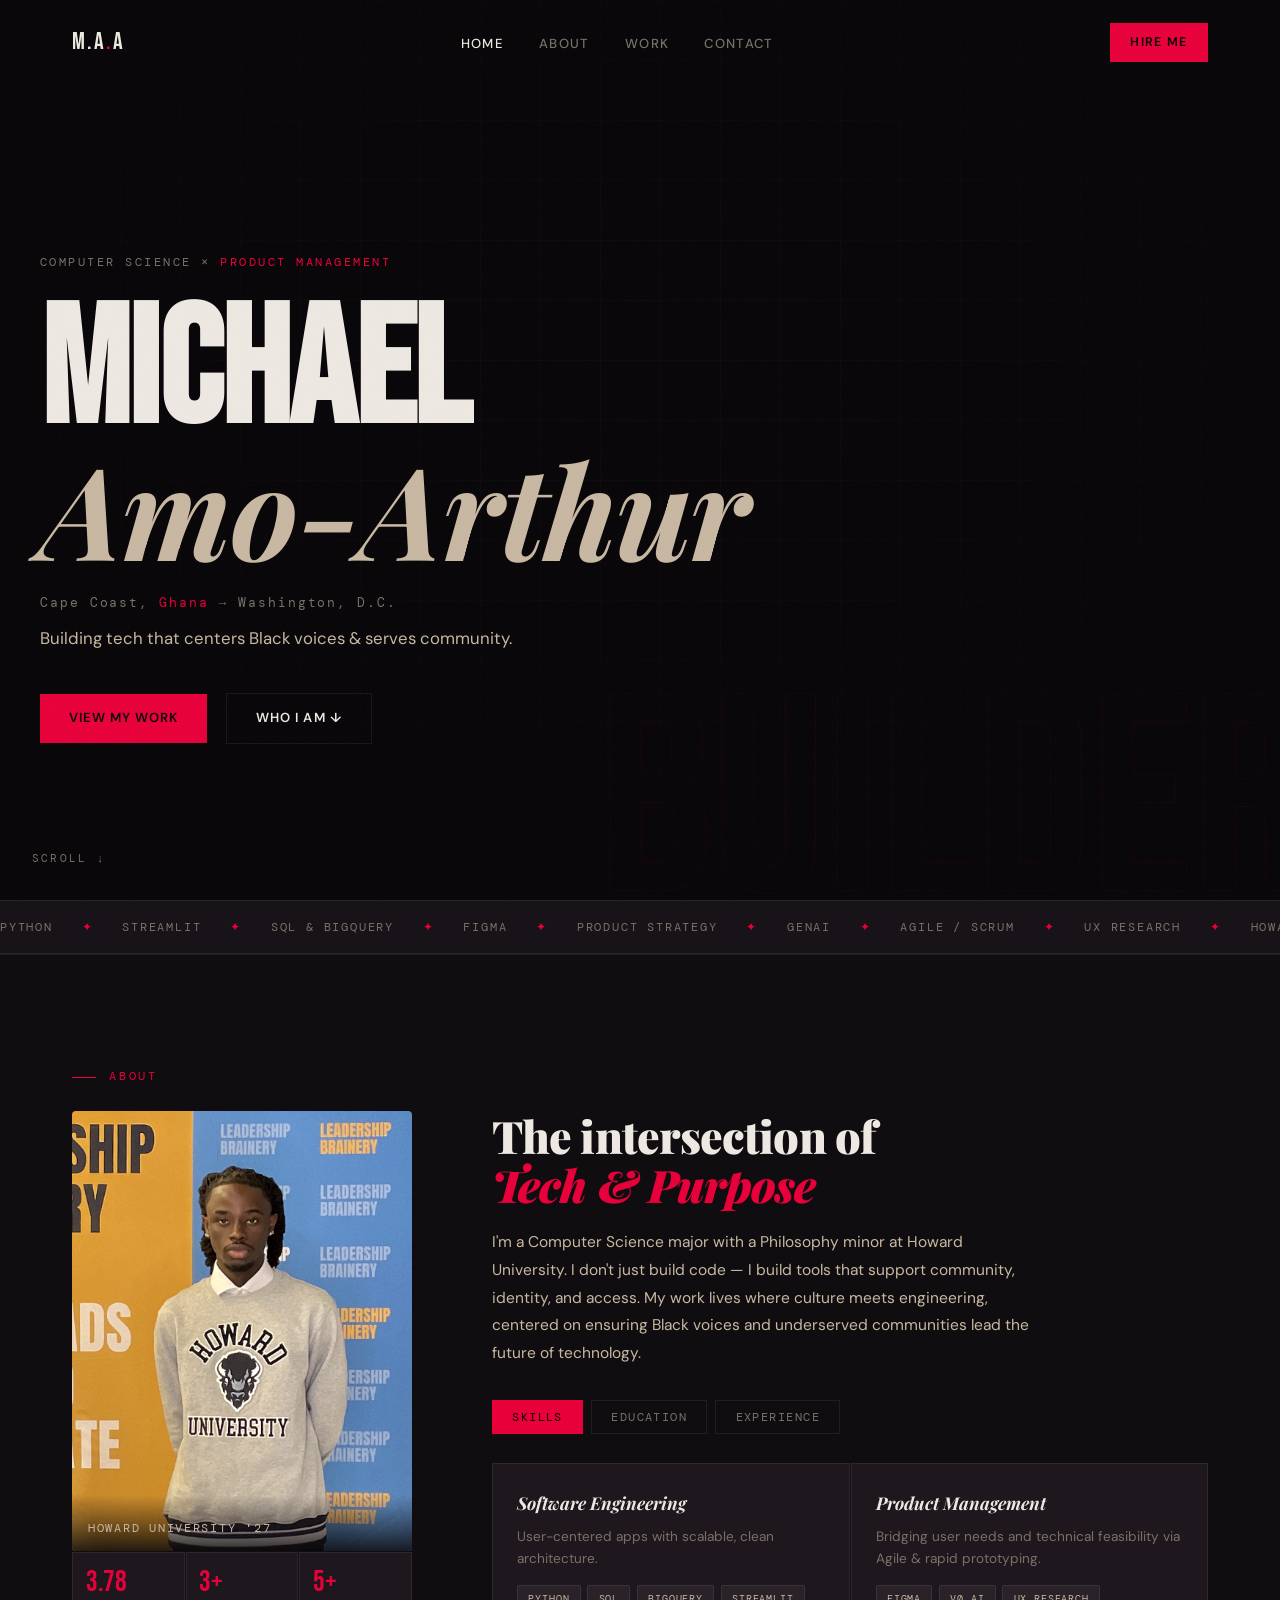
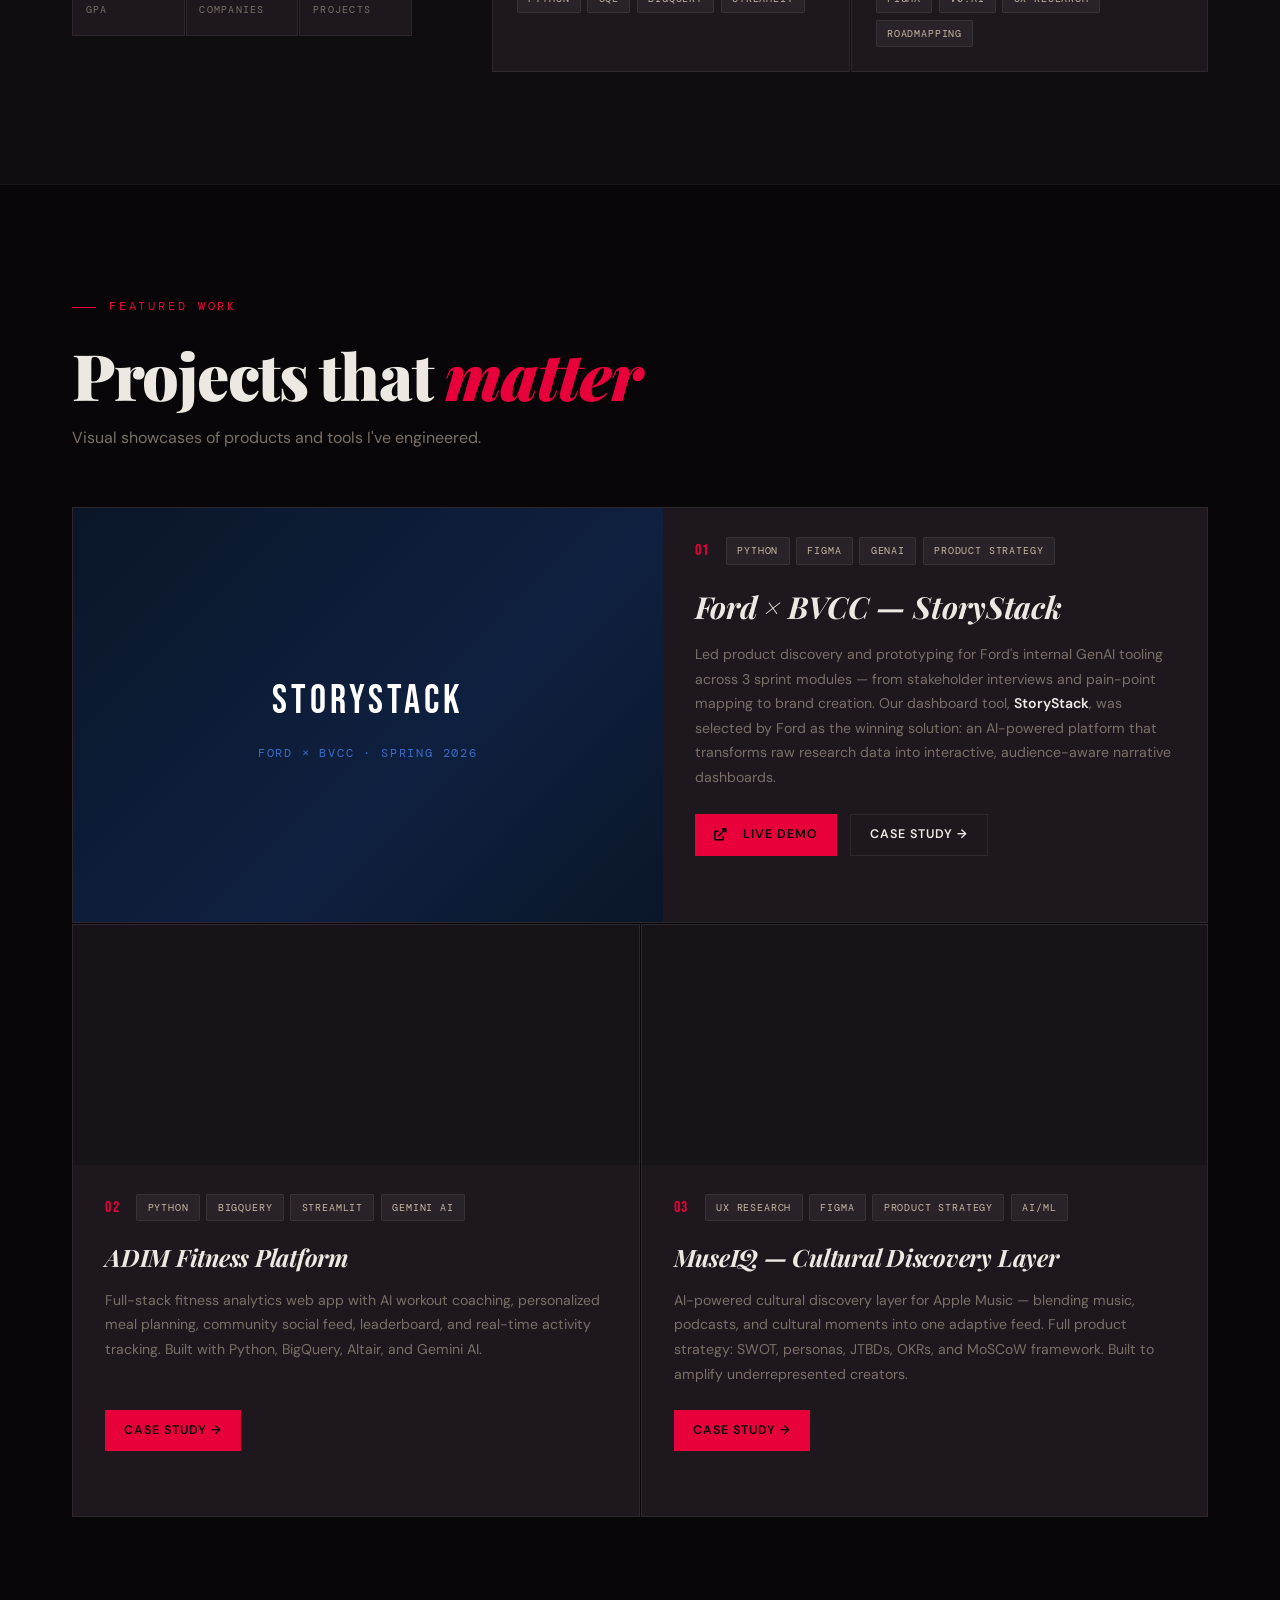
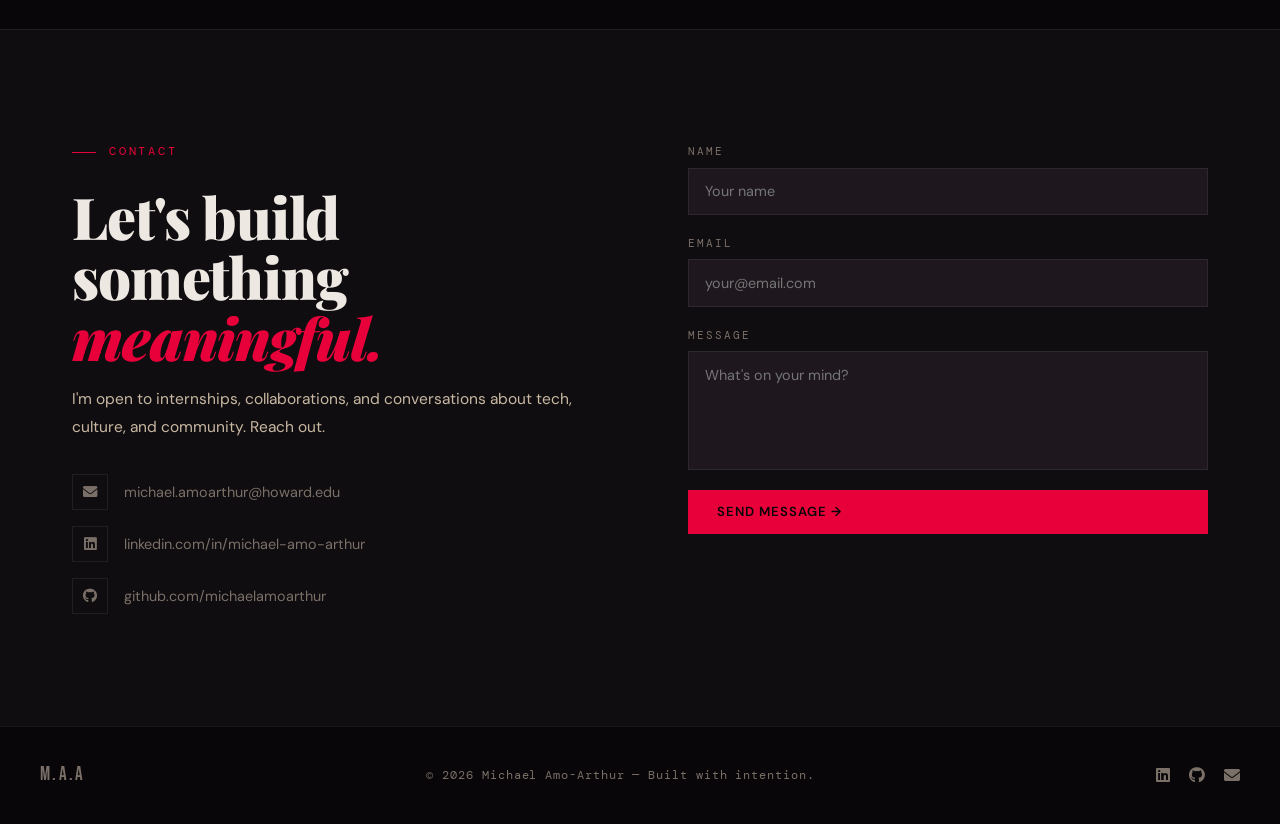
==== commit 404a59e4: "Update image and video sources in index.html" ====
--- a/index.html
+++ b/index.html
@@ -89,7 +89,7 @@
       <div class="about-grid">
         <div class="about-photo-col reveal">
           <div class="photo-frame">
-            <img src="/Users/mikeyamo-arthur/Web_images/IMG_3256.JPG" alt="Michael Amo-Arthur" class="profile-img"
+            <img src="websitephoto.JPG" alt="Michael Amo-Arthur" class="profile-img"
                  onerror="this.style.display='none'; this.parentElement.classList.add('photo-placeholder')">
             <div class="photo-caption">Howard University '27</div>
           </div>
@@ -219,7 +219,7 @@
         <!-- FITNESS -->
         <div class="project-card reveal">
           <div class="project-media">
-            <video src="/Users/mikeyamo-arthur/Web_images/ScreenRecording_02-24-2026 21-38-55_1.MP4" muted loop playsinline onerror="this.style.display='none'"></video>
+            <video src="Web_images/ADIM.MP4"></video>
             <div class="project-media-fallback fitness-fallback">
               <div class="fallback-inner">
                 <span class="fallback-logo">ADIM</span>
@@ -248,7 +248,7 @@
         <!-- MUSEIQ -->
         <div class="project-card reveal">
           <div class="project-media">
-            <video src="/Users/mikeyamo-arthur/Web_images/ScreenRecording_02-24-2026 16-05-14_1.MP4" muted loop playsinline onerror="this.style.display='none'"></video>
+            <video src="Web_images/MuseIQ.MP4"></video>
             <div class="project-media-fallback museiq-fallback">
               <div class="fallback-inner">
                 <span class="fallback-logo">MuseIQ</span>
@@ -333,4 +333,4 @@
 
   <script src="script.js"></script>
 </body>
-</html>+</html>
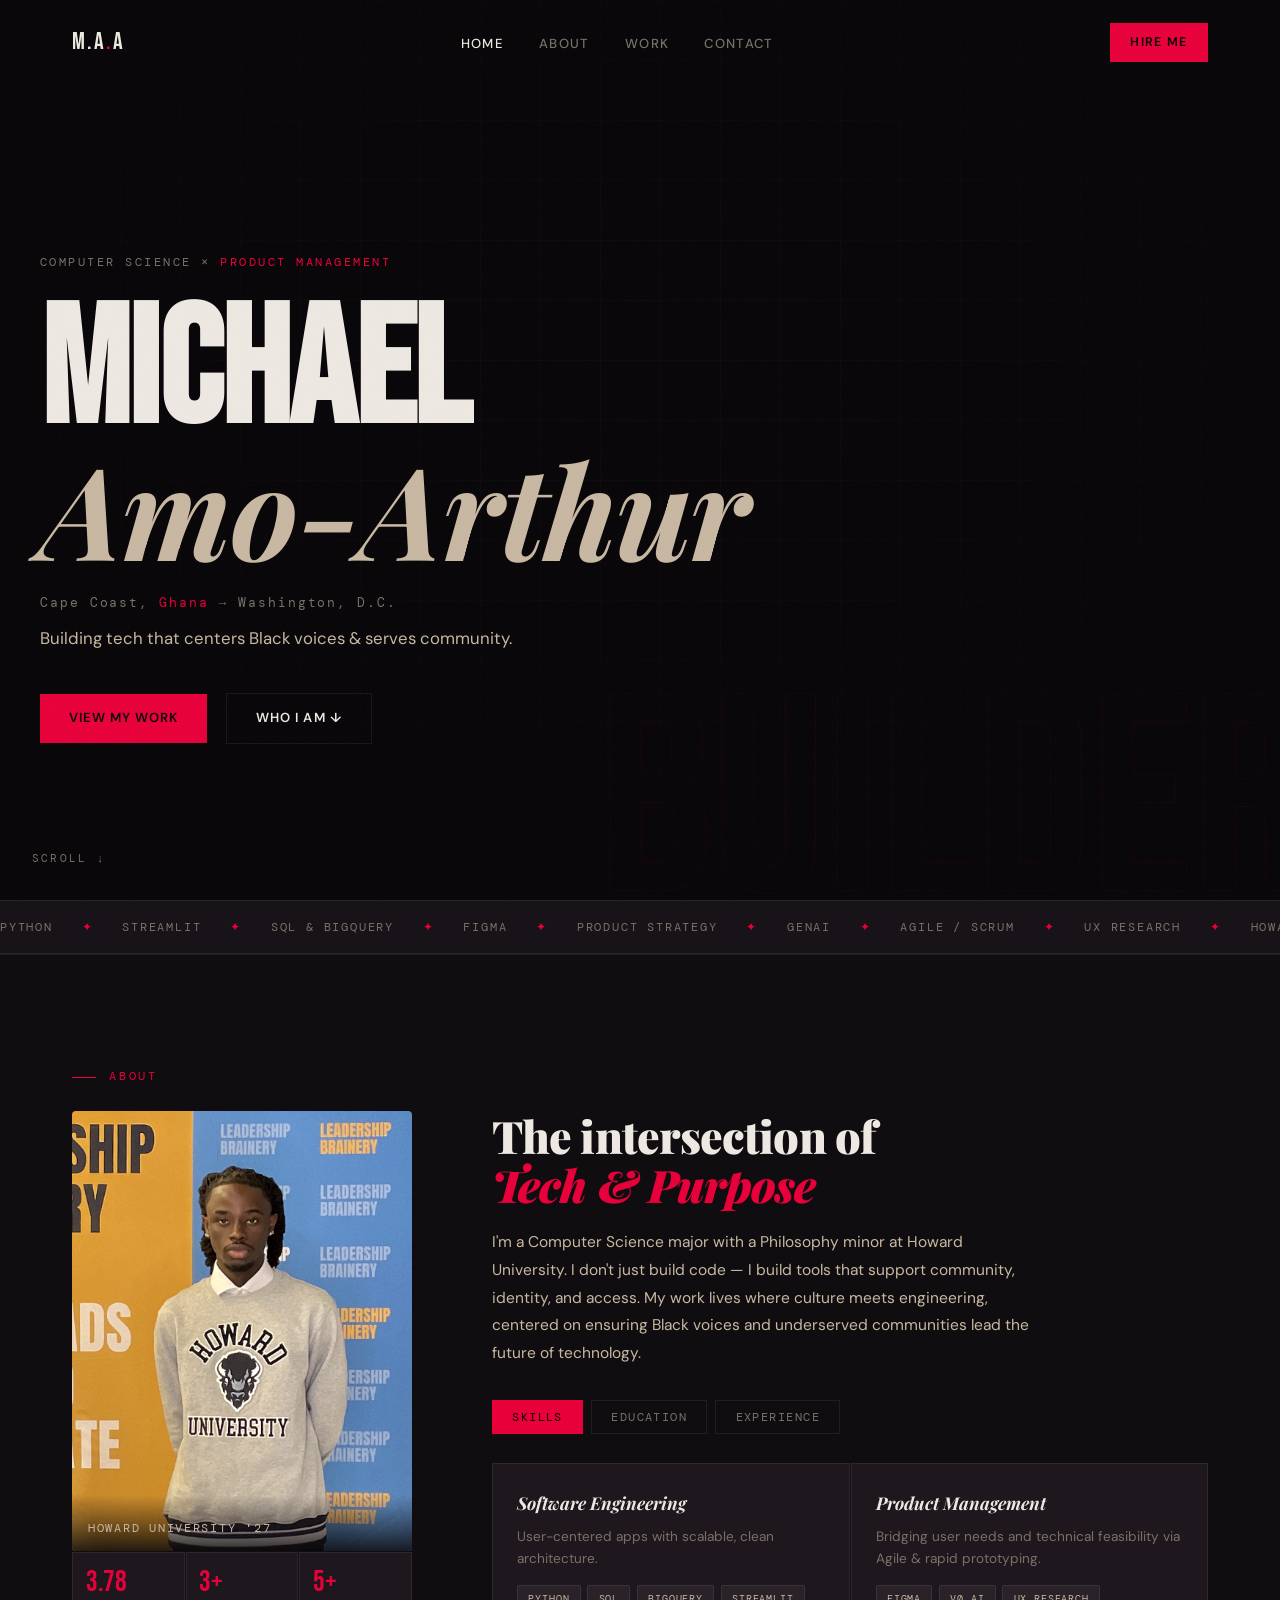
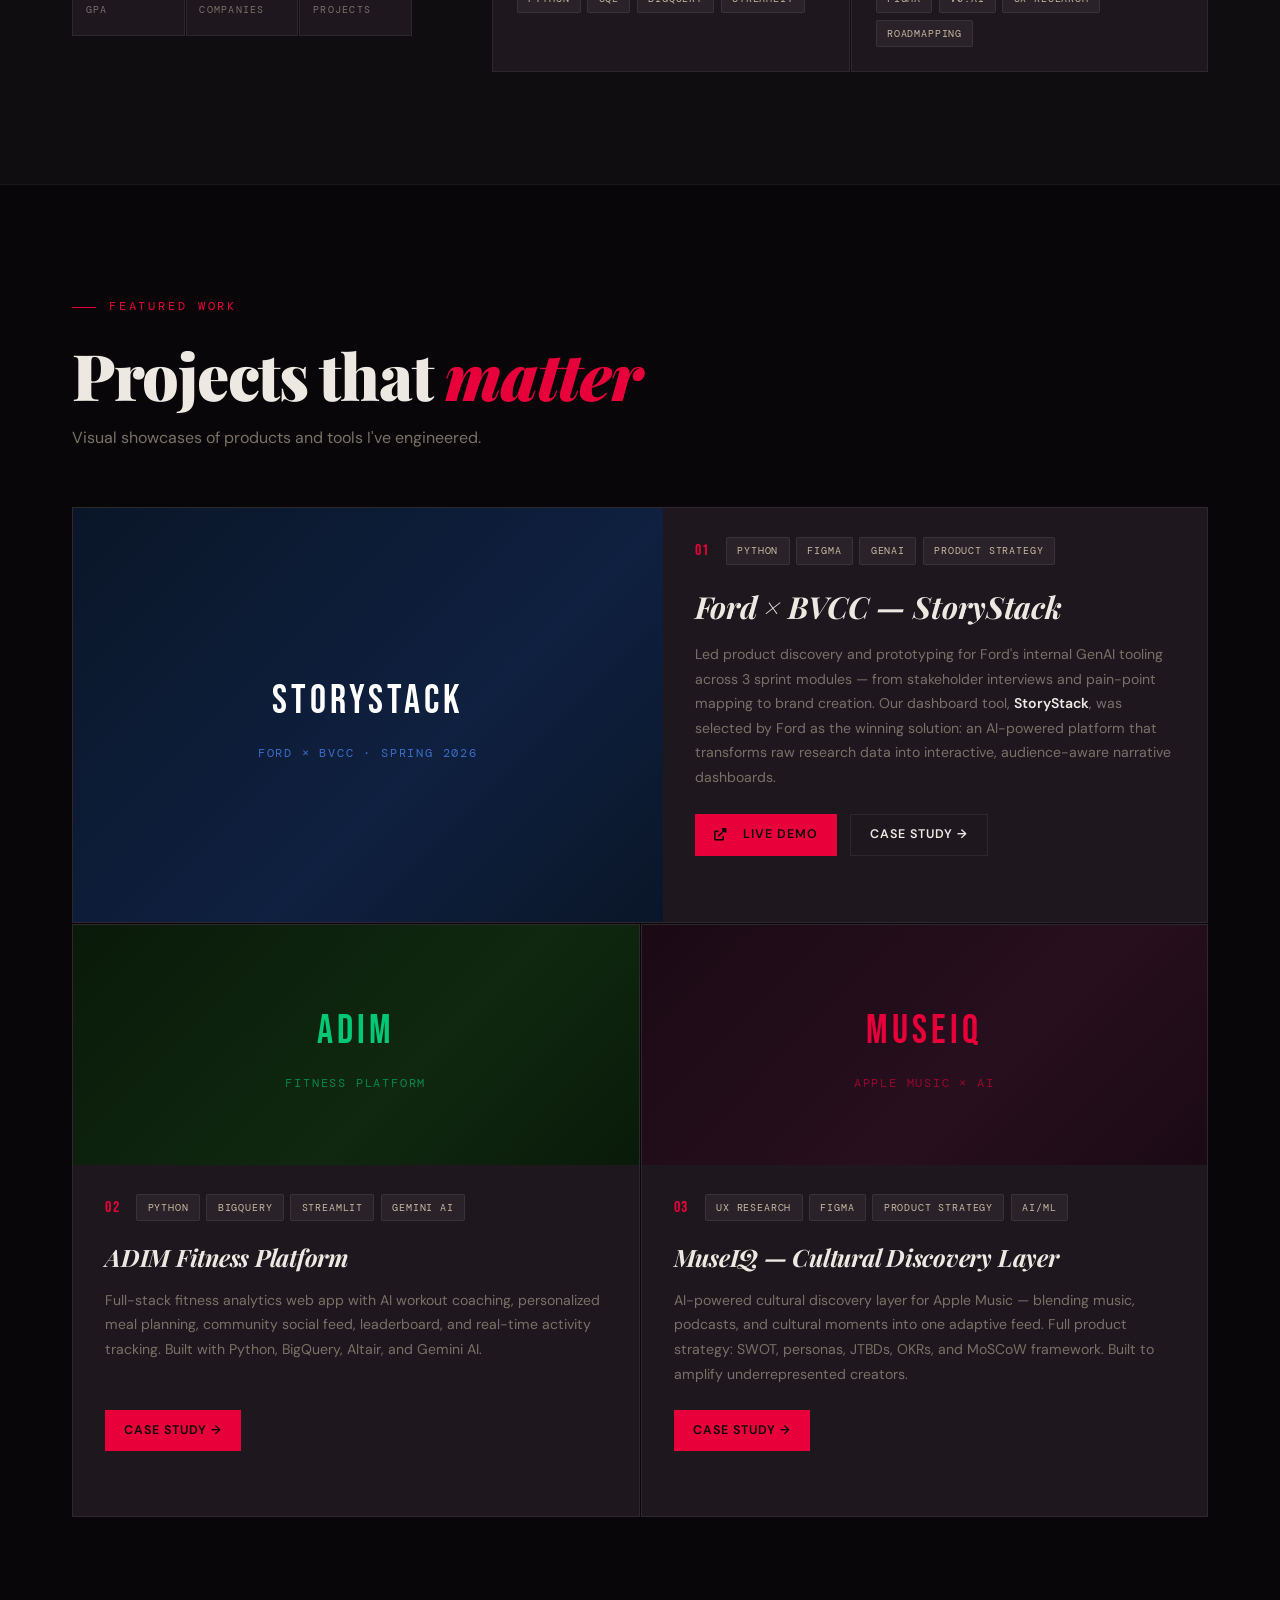
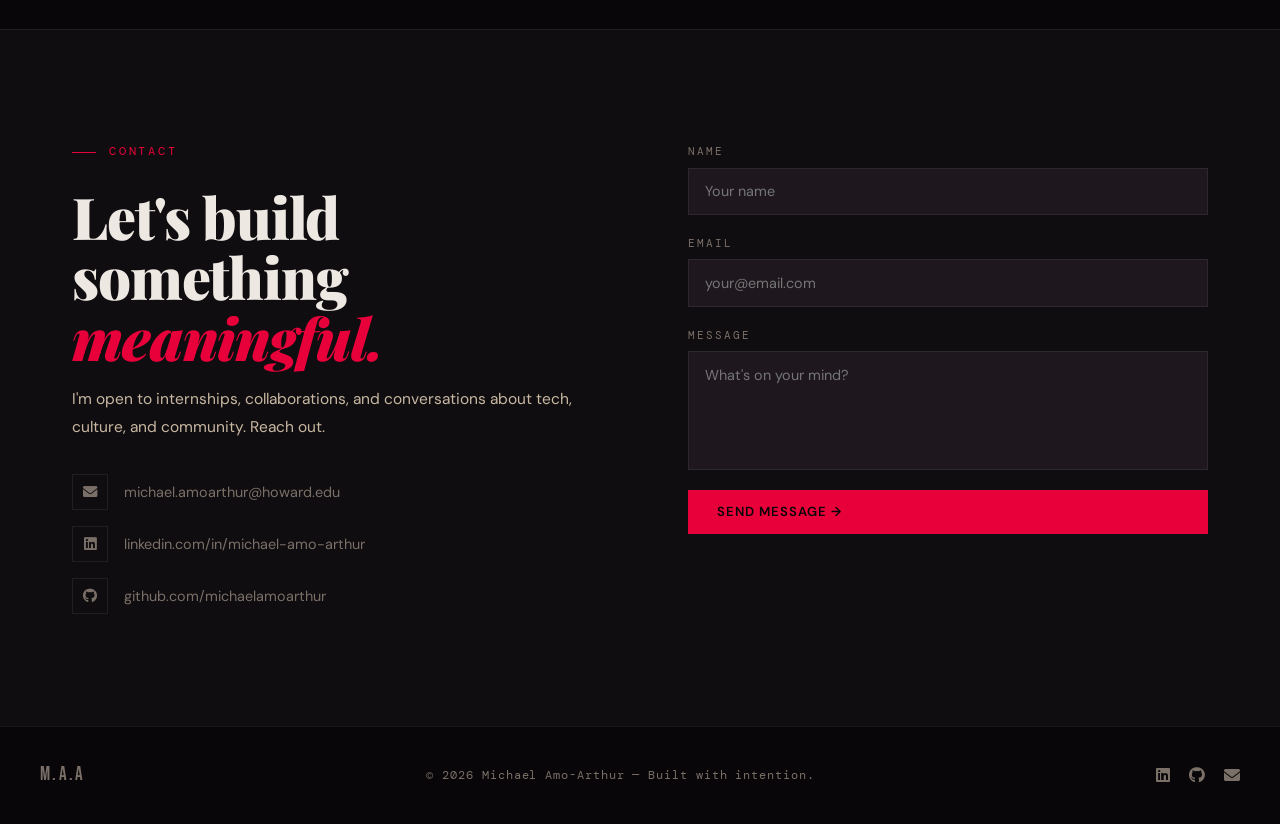
==== commit 46a67a9a: "Update employment date for Product Manager role" ====
--- a/index.html
+++ b/index.html
@@ -149,7 +149,7 @@
                 <div class="tl-content">
                   <h4>Product / Project Manager</h4>
                   <span class="tl-company">Ford Motor Company</span>
-                  <span class="tl-date">Jan 2026 – Present</span>
+                  <span class="tl-date">Jan 2026 –Mar 2026</span>
                 </div>
               </div>
               <div class="tl-item">
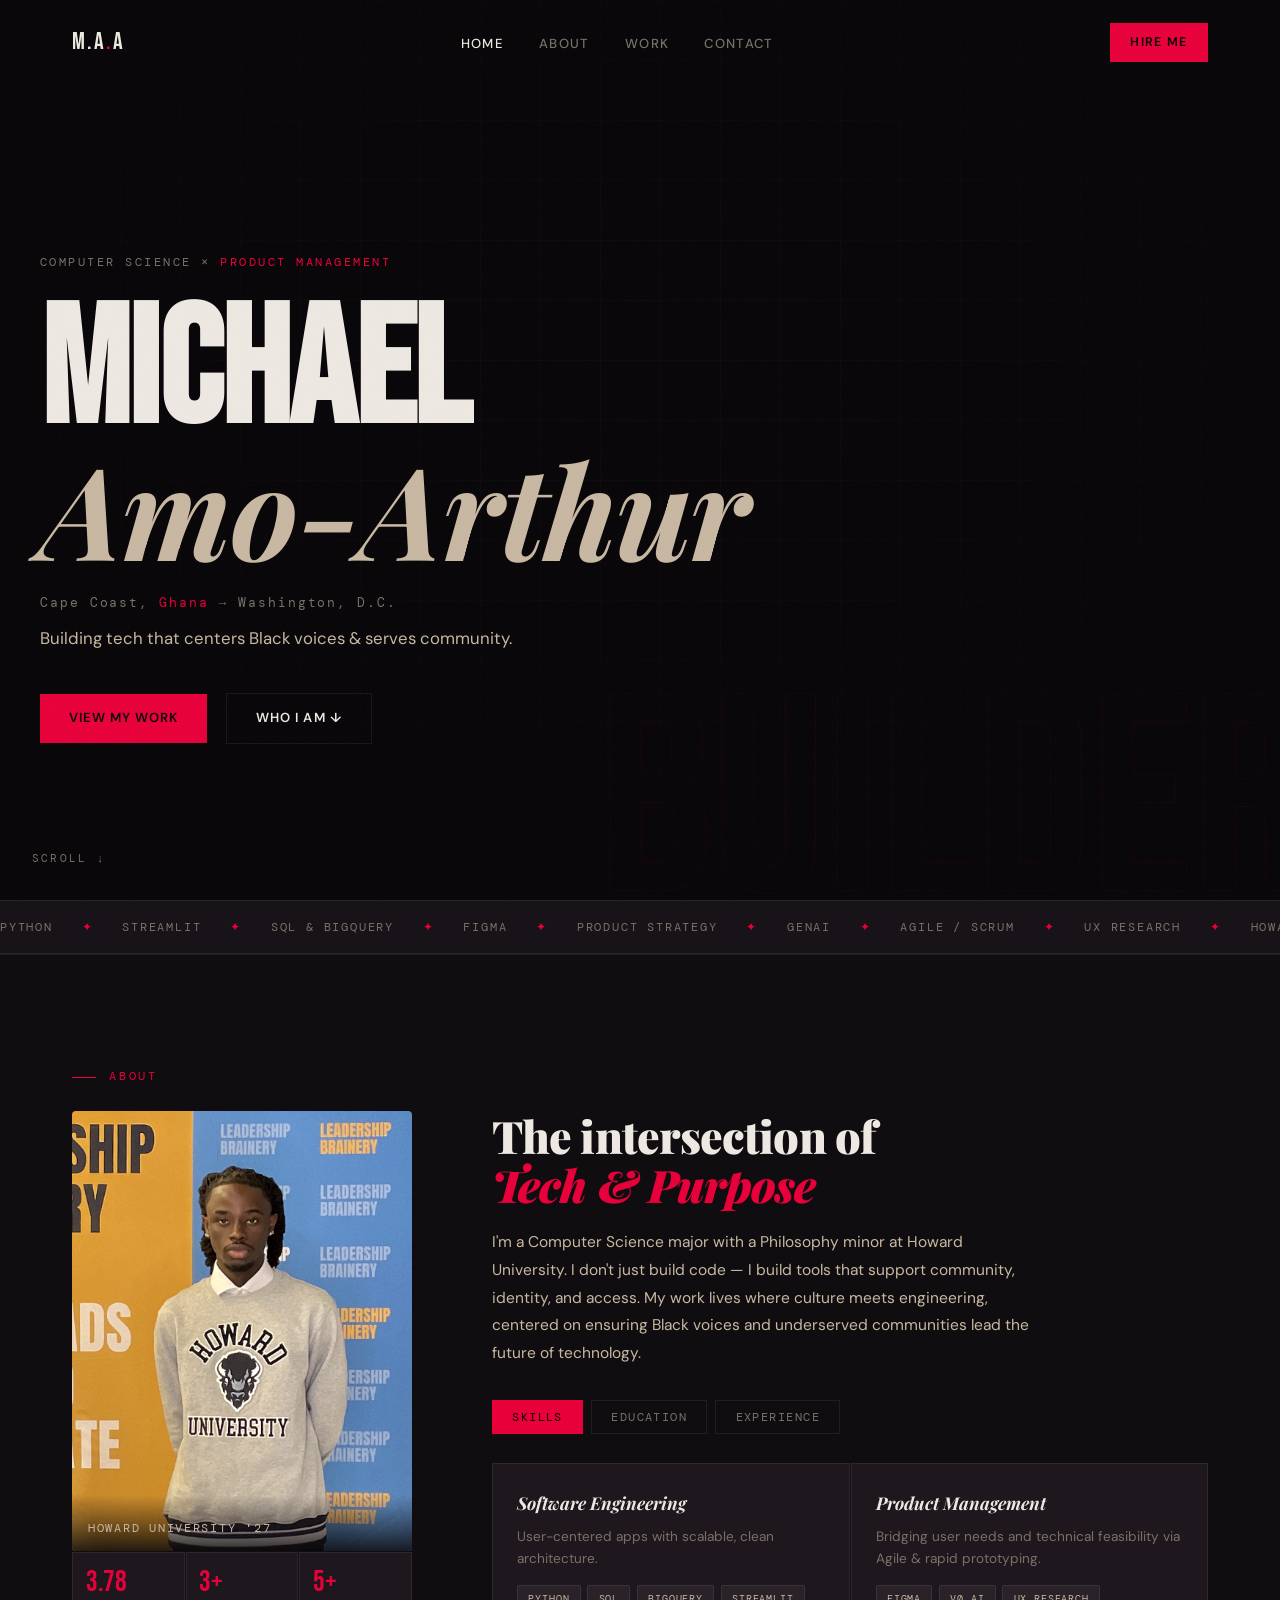
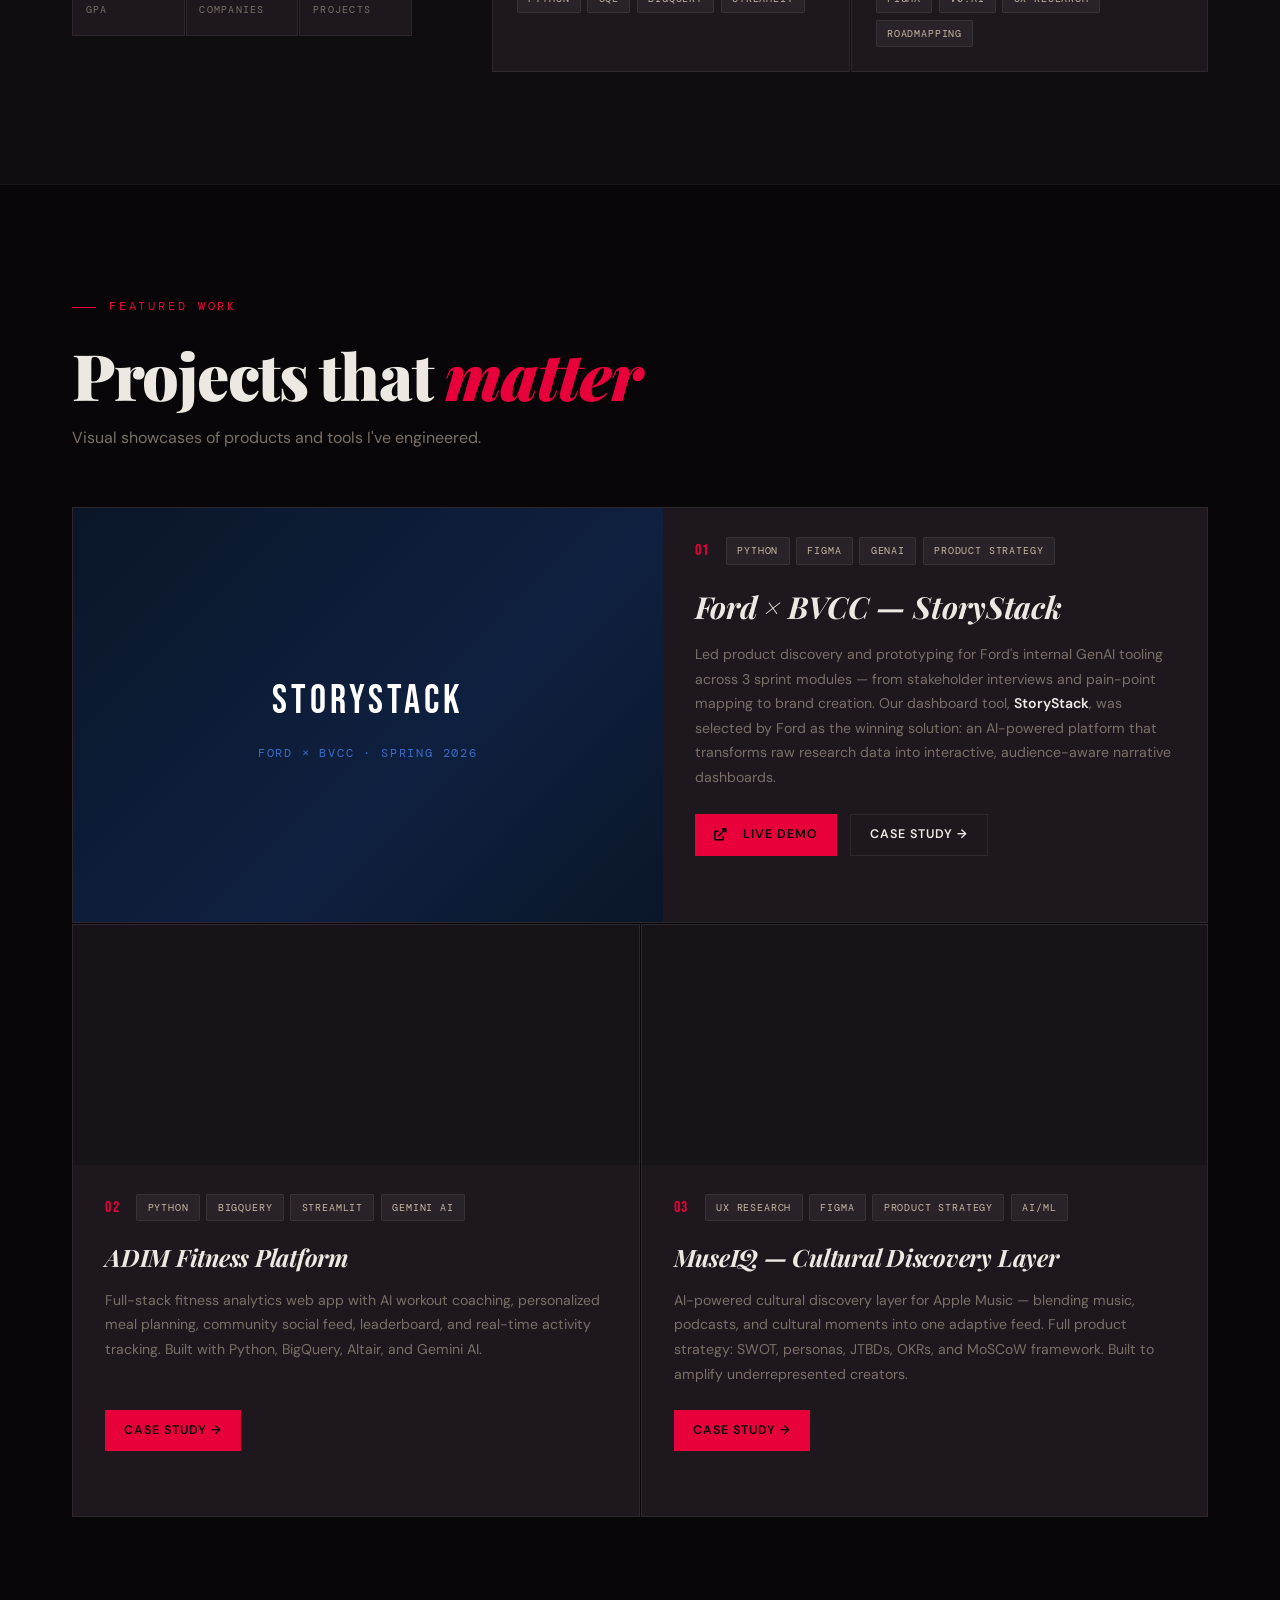
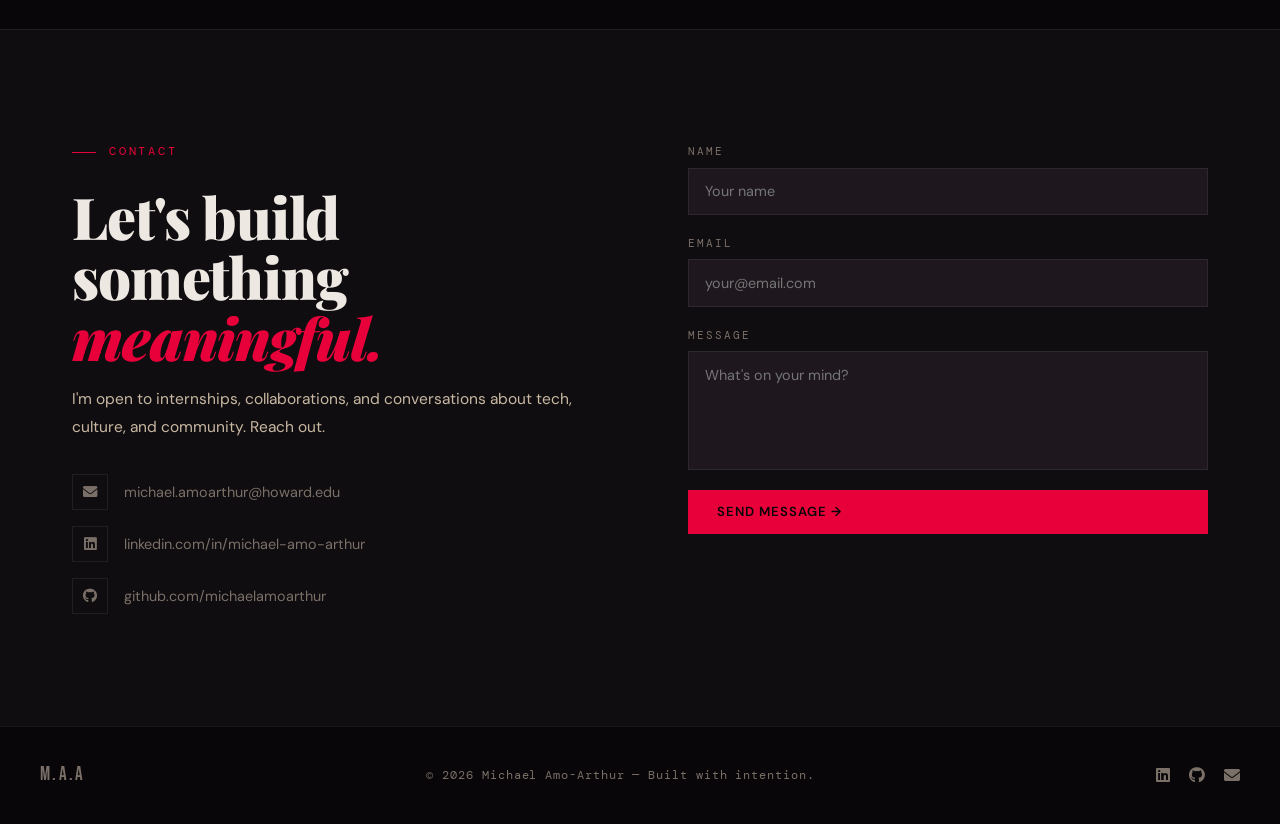
==== commit b4963f61: "Update email and GitHub links in index.html" ====
--- a/index.html
+++ b/index.html
@@ -23,7 +23,7 @@
         <li><a href="#projects">Work</a></li>
         <li><a href="#contact">Contact</a></li>
       </ul>
-      <a href="mailto:michael.amoarthur@howard.edu" class="nav-cta">Hire Me</a>
+      <a href="mailto:michaelamoarthur@gmail.com" class="nav-cta">Hire Me</a>
       <button class="hamburger" id="hamburger" aria-label="Menu">
         <span></span><span></span><span></span>
       </button>
@@ -149,7 +149,7 @@
                 <div class="tl-content">
                   <h4>Product / Project Manager</h4>
                   <span class="tl-company">Ford Motor Company</span>
-                  <span class="tl-date">Jan 2026 –Mar 2026</span>
+                  <span class="tl-date">Jan 2026 – Mar 2026</span>
                 </div>
               </div>
               <div class="tl-item">
@@ -286,7 +286,7 @@
         <h2 class="contact-heading">Let's build<br>something <em class="red">meaningful.</em></h2>
         <p class="about-body">I'm open to internships, collaborations, and conversations about tech, culture, and community. Reach out.</p>
         <div class="contact-details">
-          <a href="mailto:michael.amoarthur@howard.edu" class="contact-row">
+          <a href="mailto:michaelamoarthur@gmail.com" class="contact-row">
             <span class="contact-icon"><i class="fas fa-envelope"></i></span>
             <span>michael.amoarthur@howard.edu</span>
           </a>
@@ -294,7 +294,7 @@
             <span class="contact-icon"><i class="fab fa-linkedin"></i></span>
             <span>linkedin.com/in/michael-amo-arthur</span>
           </a>
-          <a href="https://github.com/michaelamoarthur" target="_blank" rel="noopener" class="contact-row">
+          <a href="https://github.com/michaelamoarthur29" target="_blank" rel="noopener" class="contact-row">
             <span class="contact-icon"><i class="fab fa-github"></i></span>
             <span>github.com/michaelamoarthur</span>
           </a>
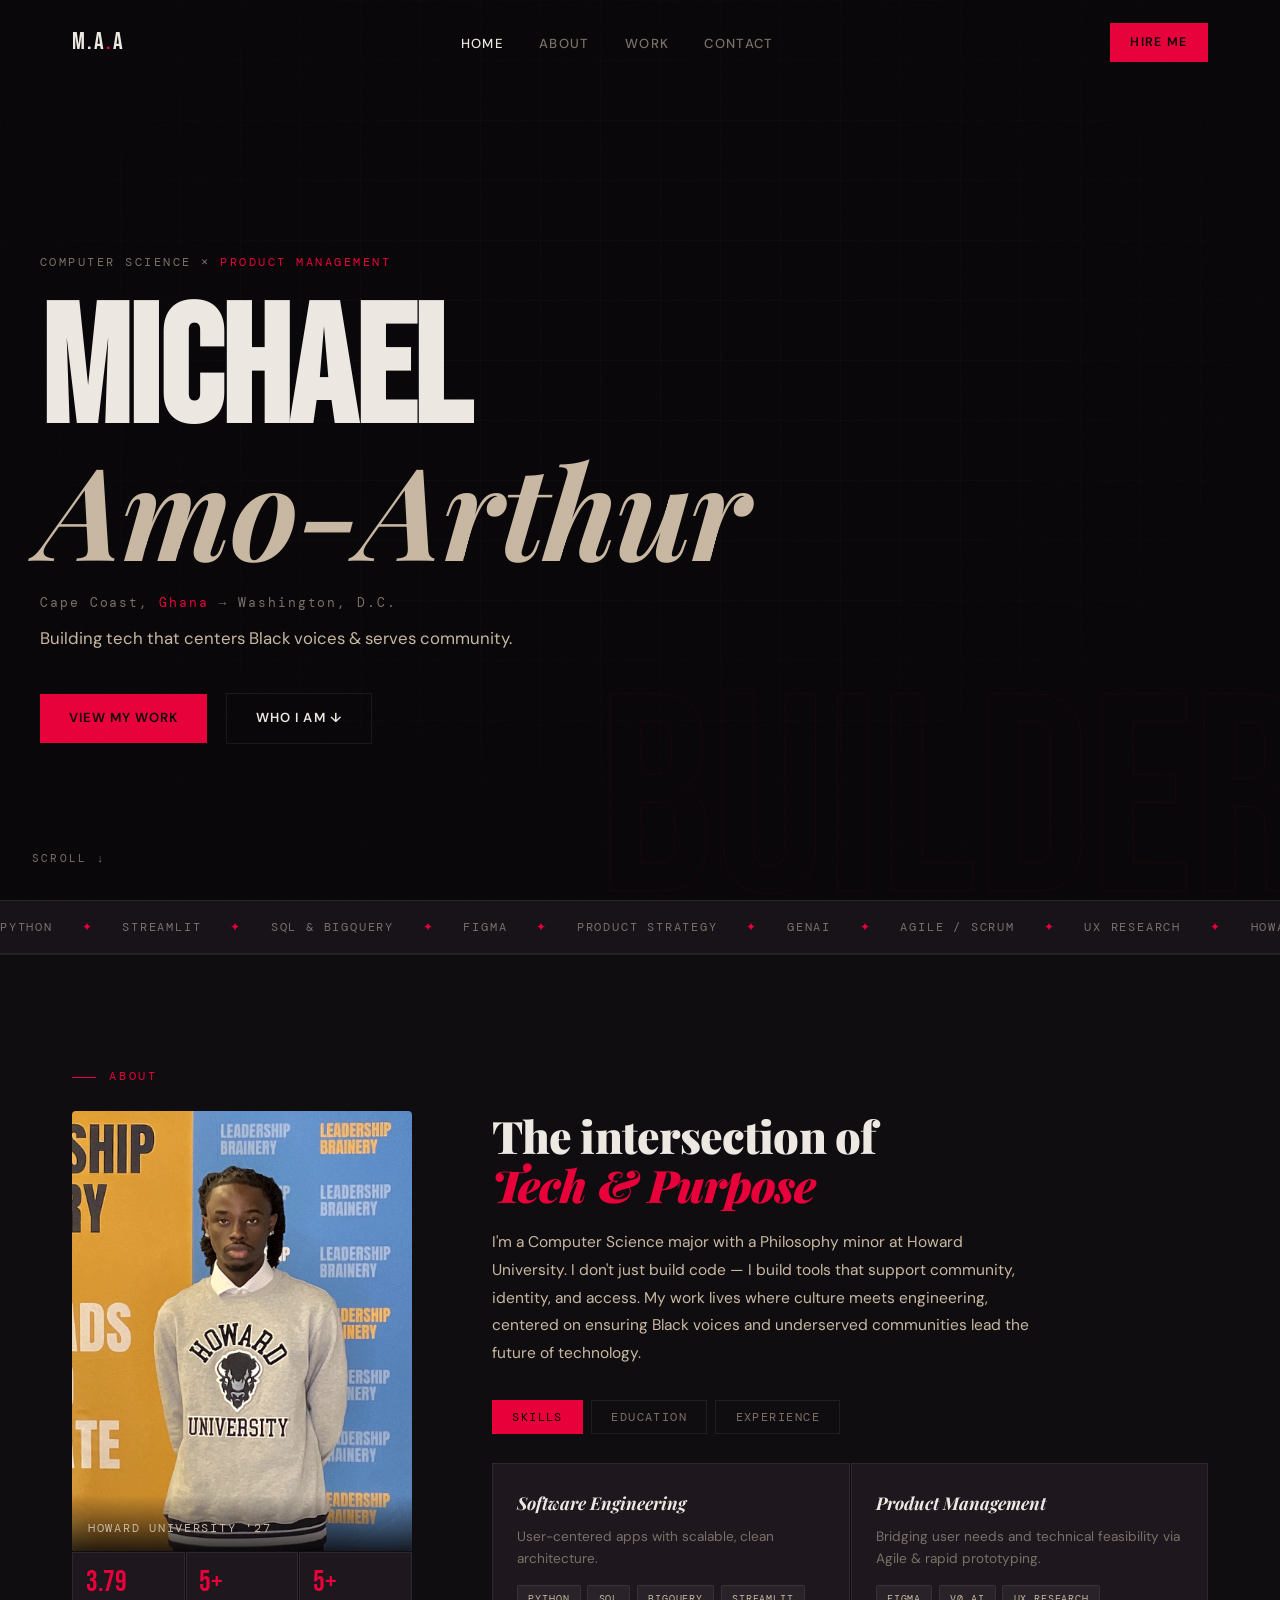
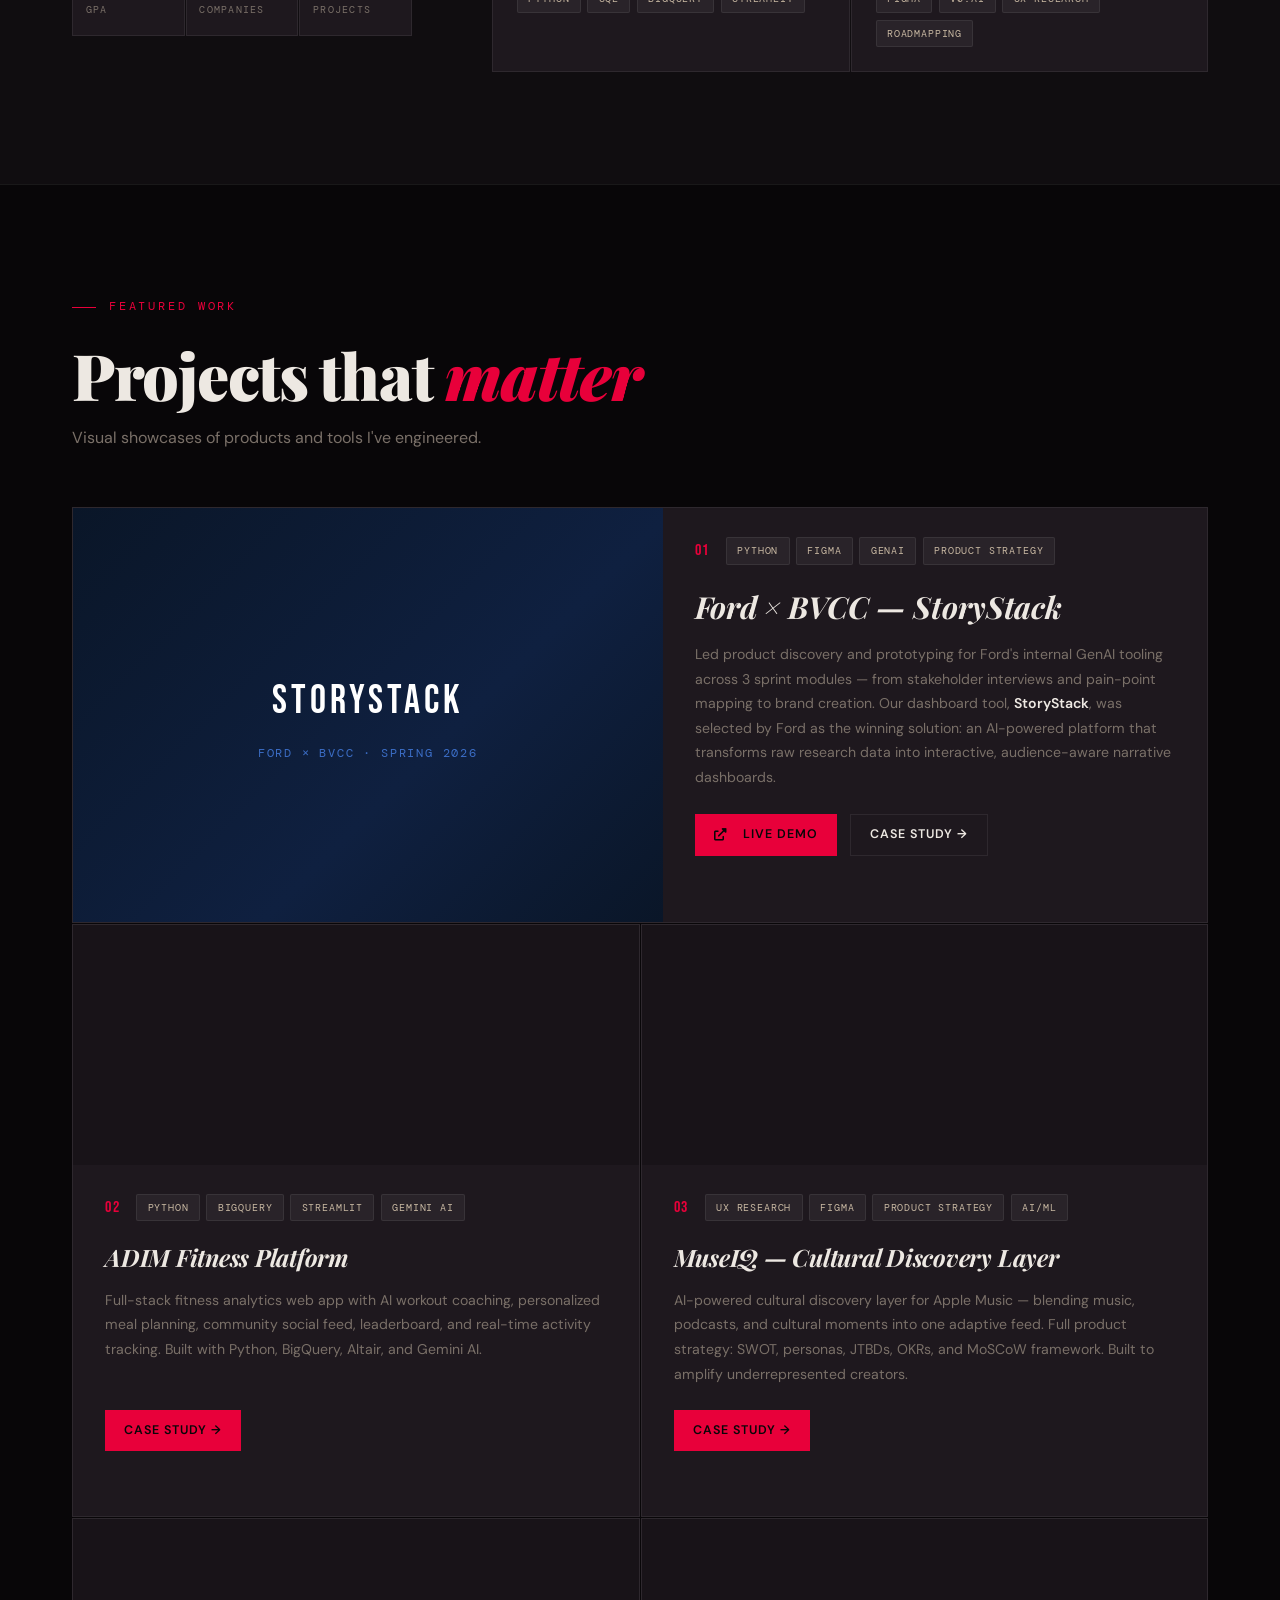
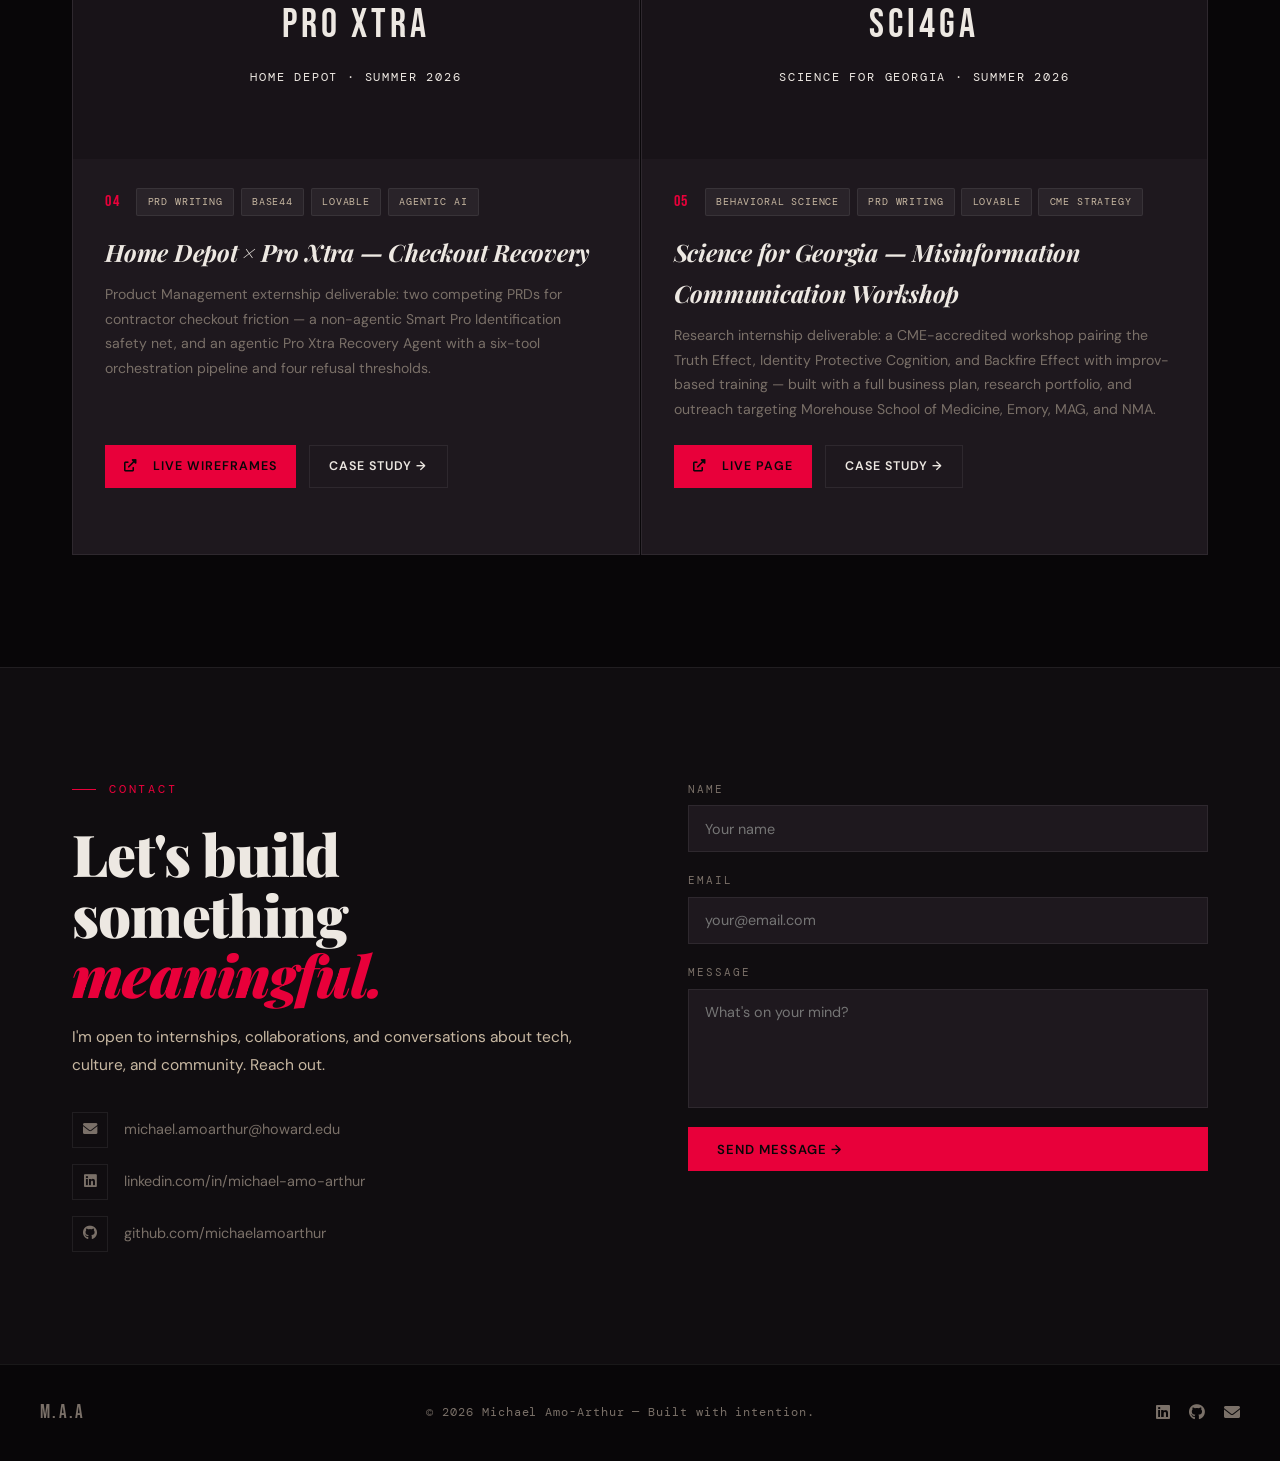
==== commit 735a1a07: "Update statistics and add new project cards Updated GPA and Companies statistics, added new project " ====
--- a/index.html
+++ b/index.html
@@ -94,8 +94,8 @@
             <div class="photo-caption">Howard University '27</div>
           </div>
           <div class="stat-row">
-            <div class="stat"><span class="stat-num red">3.78</span><span class="stat-label">GPA</span></div>
-            <div class="stat"><span class="stat-num red">3+</span><span class="stat-label">Companies</span></div>
+            <div class="stat"><span class="stat-num red">3.79</span><span class="stat-label">GPA</span></div>
+            <div class="stat"><span class="stat-num red">5+</span><span class="stat-label">Companies</span></div>
             <div class="stat"><span class="stat-num red">5+</span><span class="stat-label">Projects</span></div>
           </div>
         </div>
@@ -147,6 +147,22 @@
               <div class="tl-item">
                 <div class="tl-dot"></div>
                 <div class="tl-content">
+                  <h4>Product Management Extern</h4>
+                  <span class="tl-company">The Home Depot — Pro Xtra</span>
+                  <span class="tl-date">Summer 2026</span>
+                </div>
+              </div>
+              <div class="tl-item">
+                <div class="tl-dot"></div>
+                <div class="tl-content">
+                  <h4>Product / Research Intern</h4>
+                  <span class="tl-company">Science for Georgia</span>
+                  <span class="tl-date">Summer 2026</span>
+                </div>
+              </div>
+              <div class="tl-item">
+                <div class="tl-dot"></div>
+                <div class="tl-content">
                   <h4>Product / Project Manager</h4>
                   <span class="tl-company">Ford Motor Company</span>
                   <span class="tl-date">Jan 2026 – Mar 2026</span>
@@ -270,6 +286,70 @@
             <p class="project-desc">AI-powered cultural discovery layer for Apple Music — blending music, podcasts, and cultural moments into one adaptive feed. Full product strategy: SWOT, personas, JTBDs, OKRs, and MoSCoW framework. Built to amplify underrepresented creators.</p>
             <div class="project-links">
               <a href="museiq.html" class="btn-primary sm">Case Study →</a>
+            </div>
+          </div>
+        </div>
+
+        <!-- HOME DEPOT PRO XTRA -->
+        <div class="project-card reveal">
+          <div class="project-media">
+            <img src="Web_images/proxtra-cover.jpg" alt="Home Depot Pro Xtra checkout recovery project" onerror="this.style.display='none'">
+            <div class="project-media-fallback homedepot-fallback">
+              <div class="fallback-inner">
+                <span class="fallback-logo">Pro Xtra</span>
+                <span class="fallback-sub">Home Depot · Summer 2026</span>
+              </div>
+            </div>
+          </div>
+          <div class="project-info">
+            <div class="project-meta">
+              <span class="project-num">04</span>
+              <div class="pill-row">
+                <span class="pill">PRD Writing</span>
+                <span class="pill">Base44</span>
+                <span class="pill">Lovable</span>
+                <span class="pill">Agentic AI</span>
+              </div>
+            </div>
+            <h3 class="project-title">Home Depot × Pro Xtra — Checkout Recovery</h3>
+            <p class="project-desc">Product Management externship deliverable: two competing PRDs for contractor checkout friction — a non-agentic Smart Pro Identification safety net, and an agentic Pro Xtra Recovery Agent with a six-tool orchestration pipeline and four refusal thresholds.</p>
+            <div class="project-links">
+              <a href="https://pro-xtra-wireframes.lovable.app" target="_blank" rel="noopener" class="btn-primary sm">
+                <i class="fas fa-external-link-alt"></i>&nbsp; Live Wireframes
+              </a>
+              <a href="homedepot-proxtra.html" class="btn-ghost sm">Case Study →</a>
+            </div>
+          </div>
+        </div>
+
+        <!-- SCIENCE FOR GEORGIA -->
+        <div class="project-card reveal">
+          <div class="project-media">
+            <img src="Web_images/scienceforgeorgia-cover.jpg" alt="Science for Georgia misinformation workshop project" onerror="this.style.display='none'">
+            <div class="project-media-fallback sci4ga-fallback">
+              <div class="fallback-inner">
+                <span class="fallback-logo">Sci4GA</span>
+                <span class="fallback-sub">Science for Georgia · Summer 2026</span>
+              </div>
+            </div>
+          </div>
+          <div class="project-info">
+            <div class="project-meta">
+              <span class="project-num">05</span>
+              <div class="pill-row">
+                <span class="pill">Behavioral Science</span>
+                <span class="pill">PRD Writing</span>
+                <span class="pill">Lovable</span>
+                <span class="pill">CME Strategy</span>
+              </div>
+            </div>
+            <h3 class="project-title">Science for Georgia — Misinformation Communication Workshop</h3>
+            <p class="project-desc">Research internship deliverable: a CME-accredited workshop pairing the Truth Effect, Identity Protective Cognition, and Backfire Effect with improv-based training — built with a full business plan, research portfolio, and outreach targeting Morehouse School of Medicine, Emory, MAG, and NMA.</p>
+            <div class="project-links">
+              <a href="https://truth-bridge-guide.lovable.app" target="_blank" rel="noopener" class="btn-primary sm">
+                <i class="fas fa-external-link-alt"></i>&nbsp; Live Page
+              </a>
+              <a href="scienceforgeorgia.html" class="btn-ghost sm">Case Study →</a>
             </div>
           </div>
         </div>
